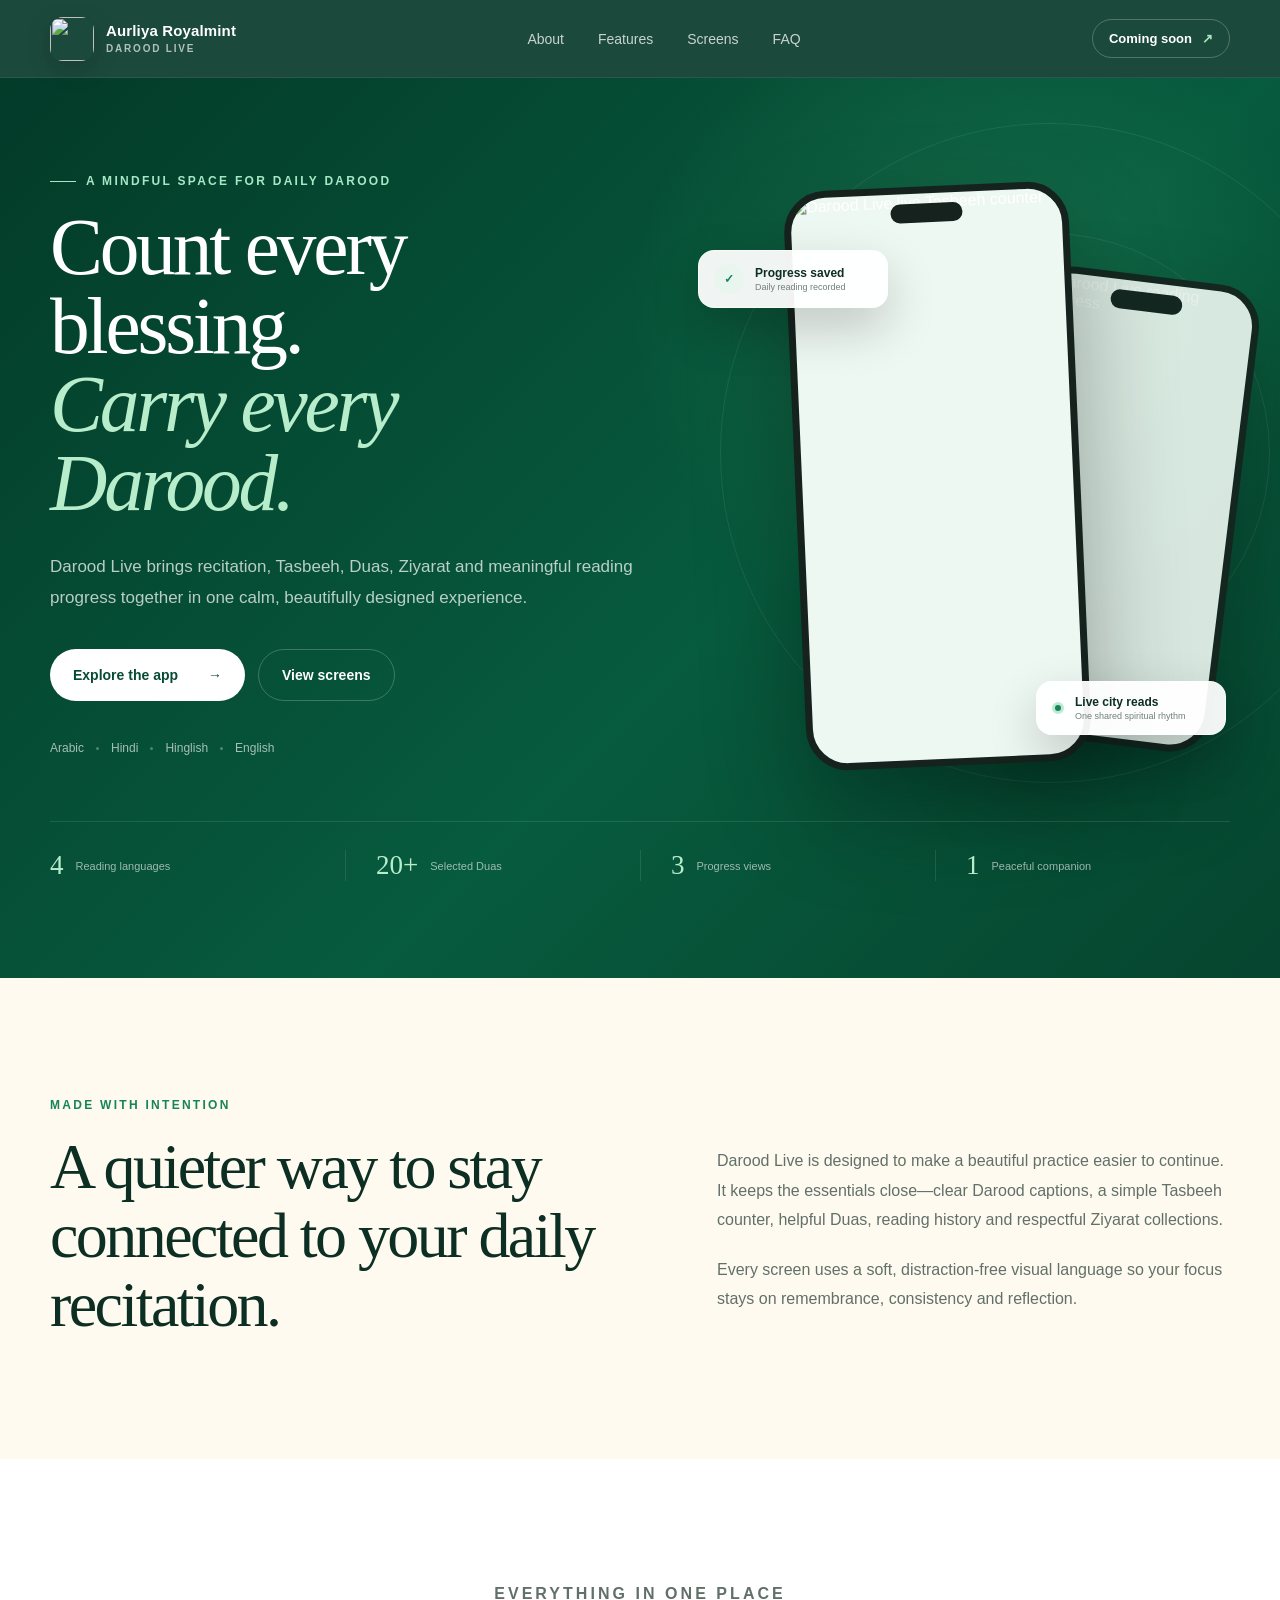
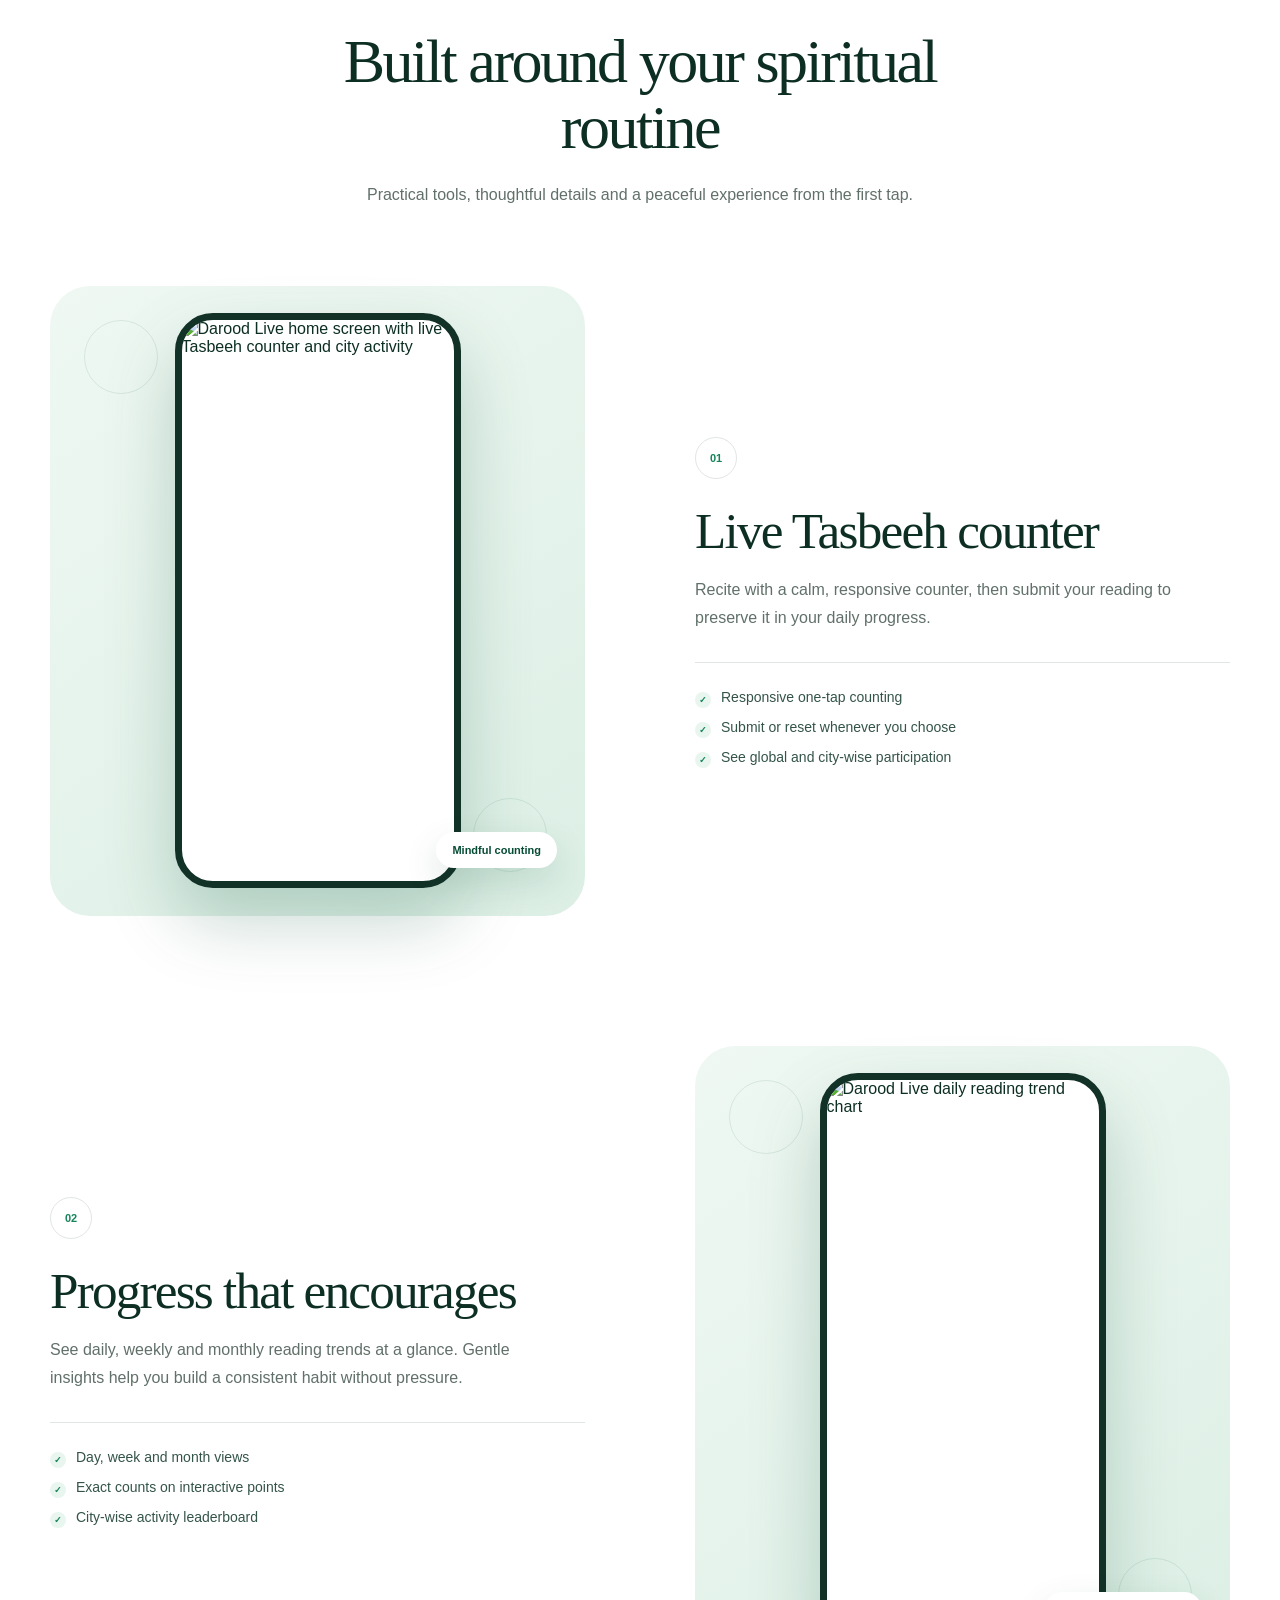
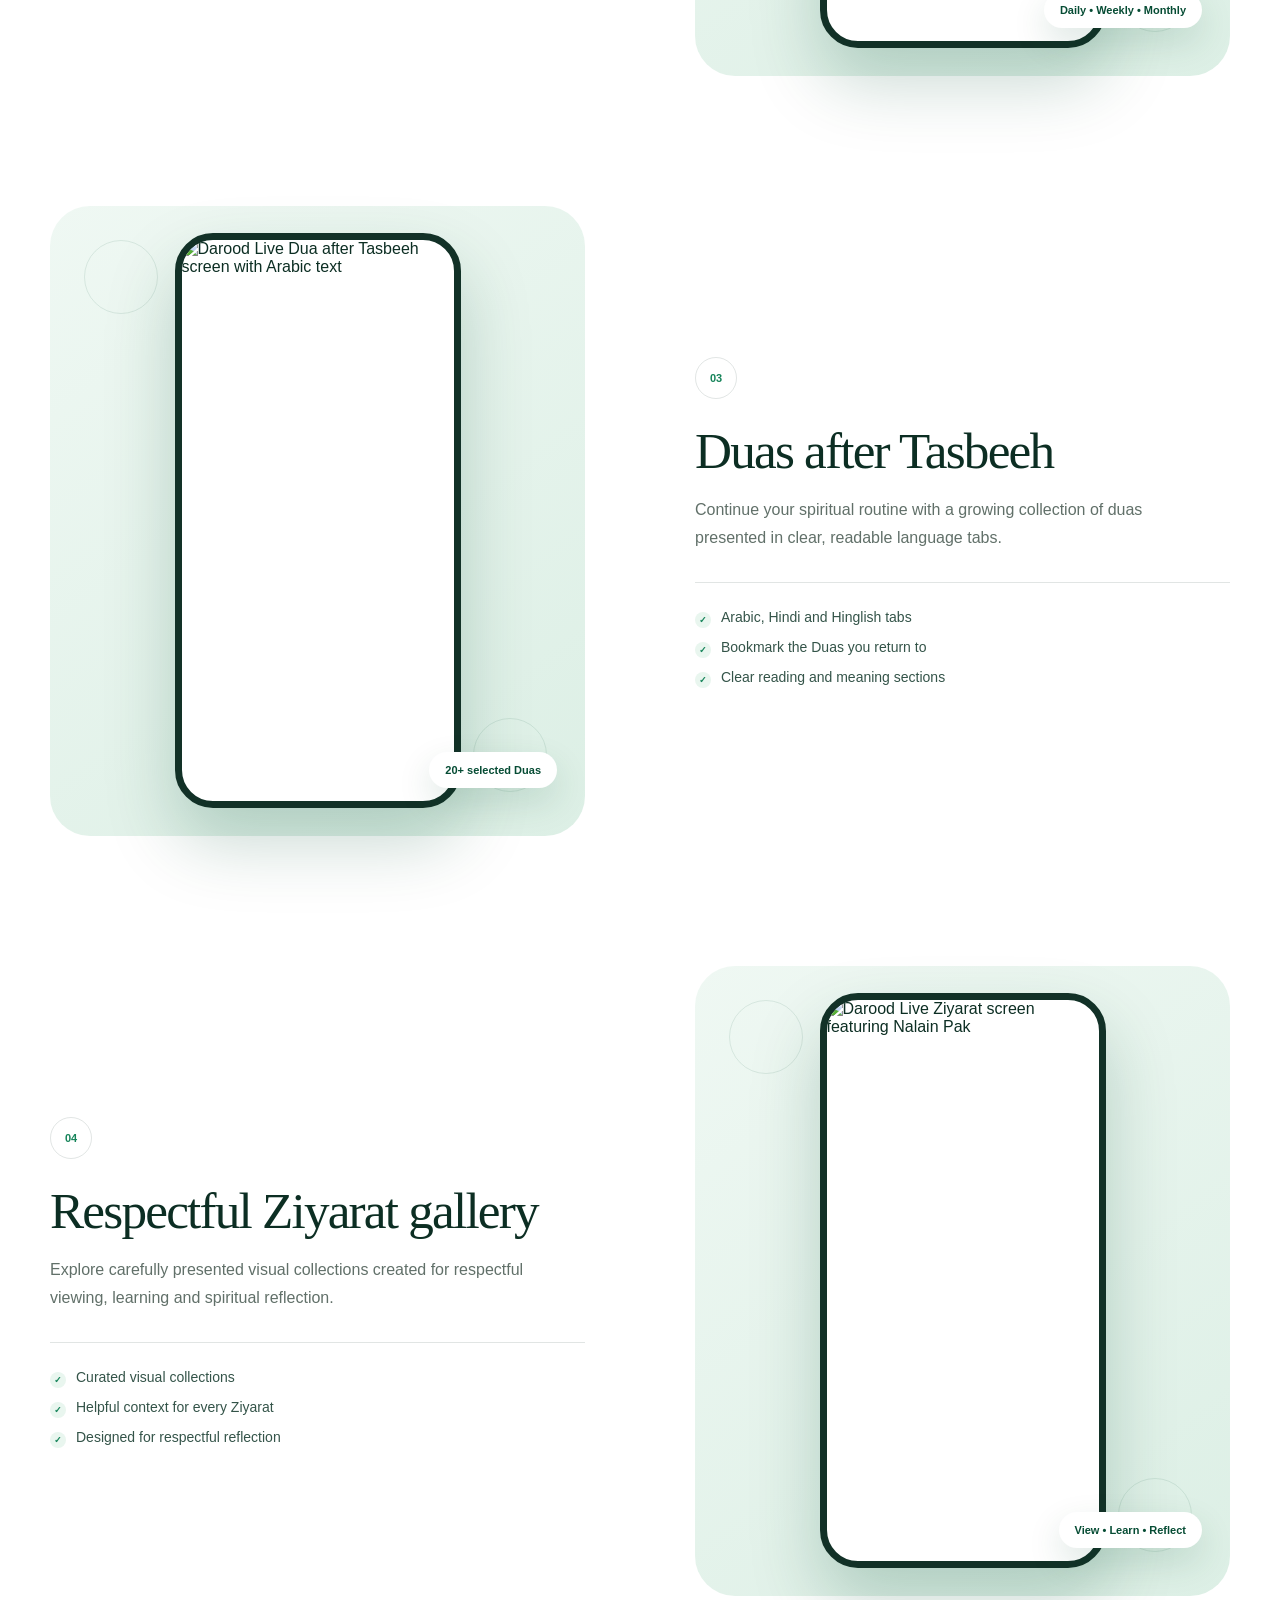
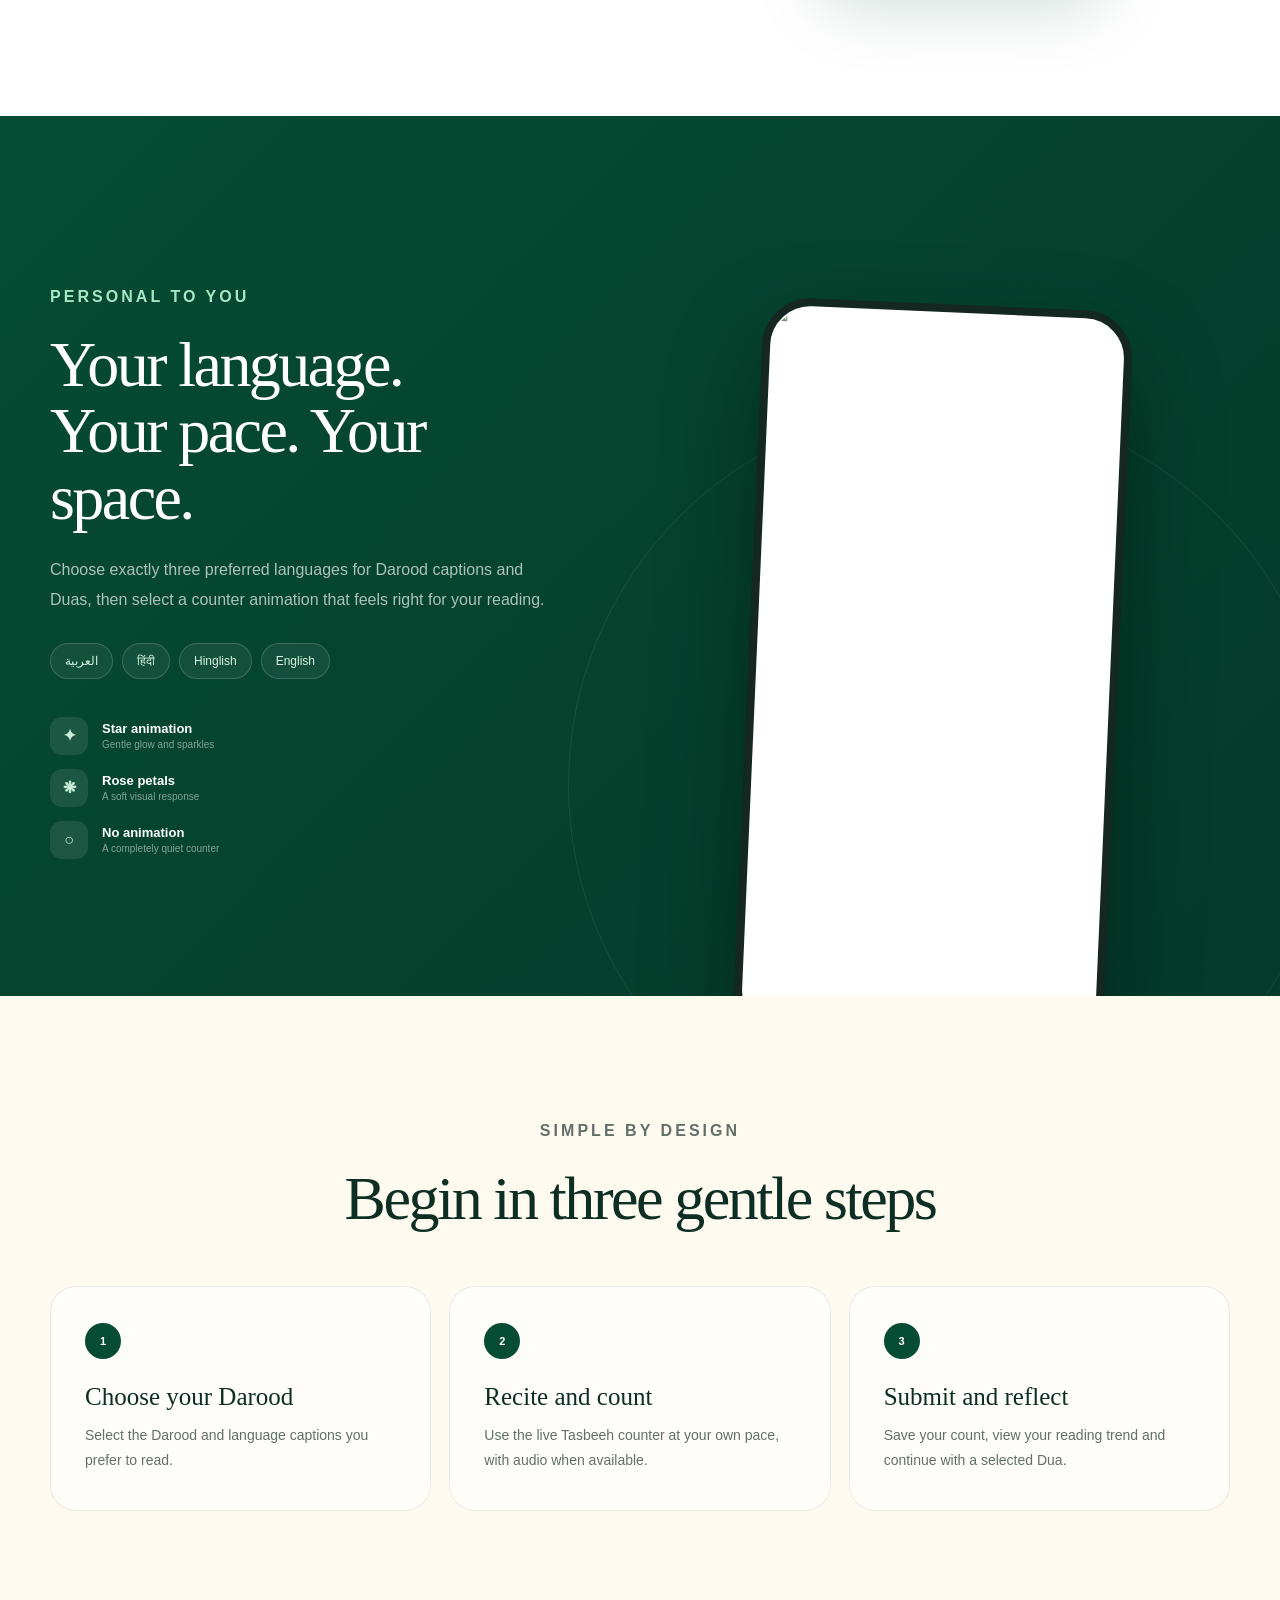
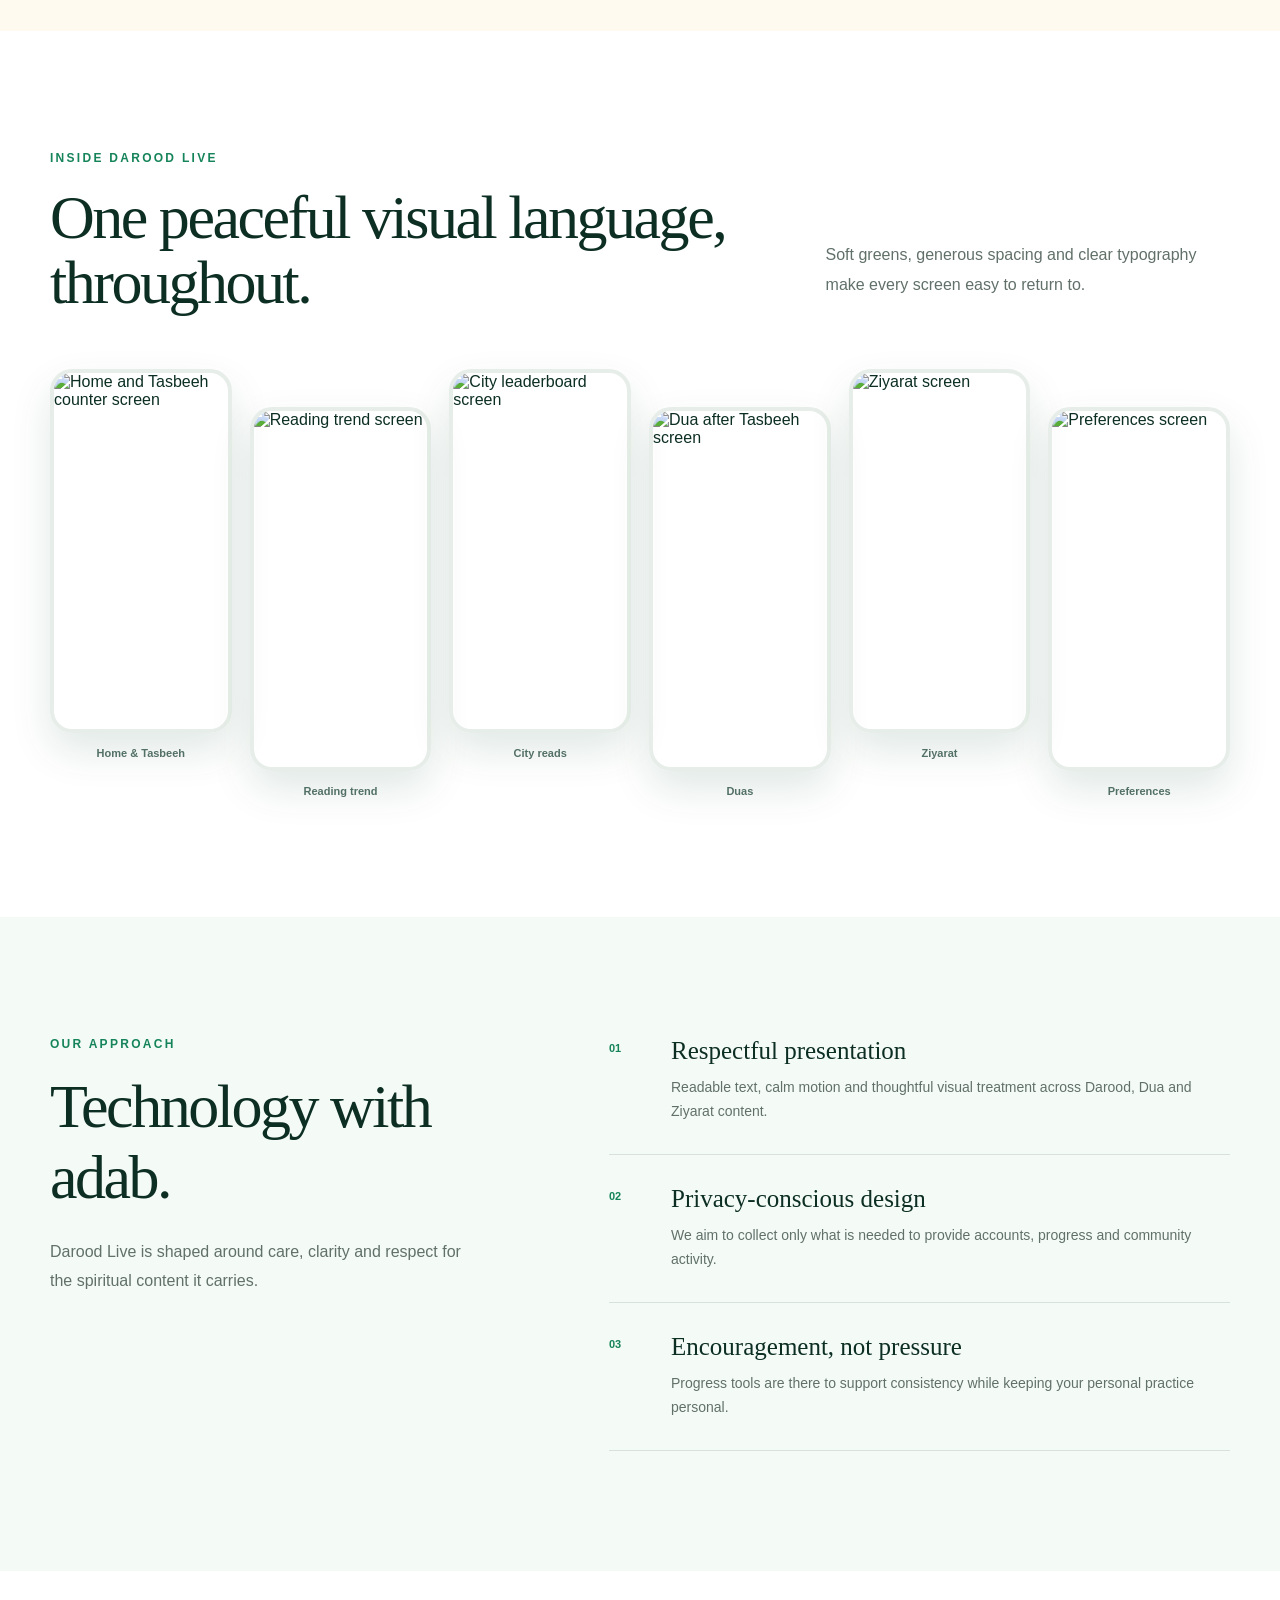
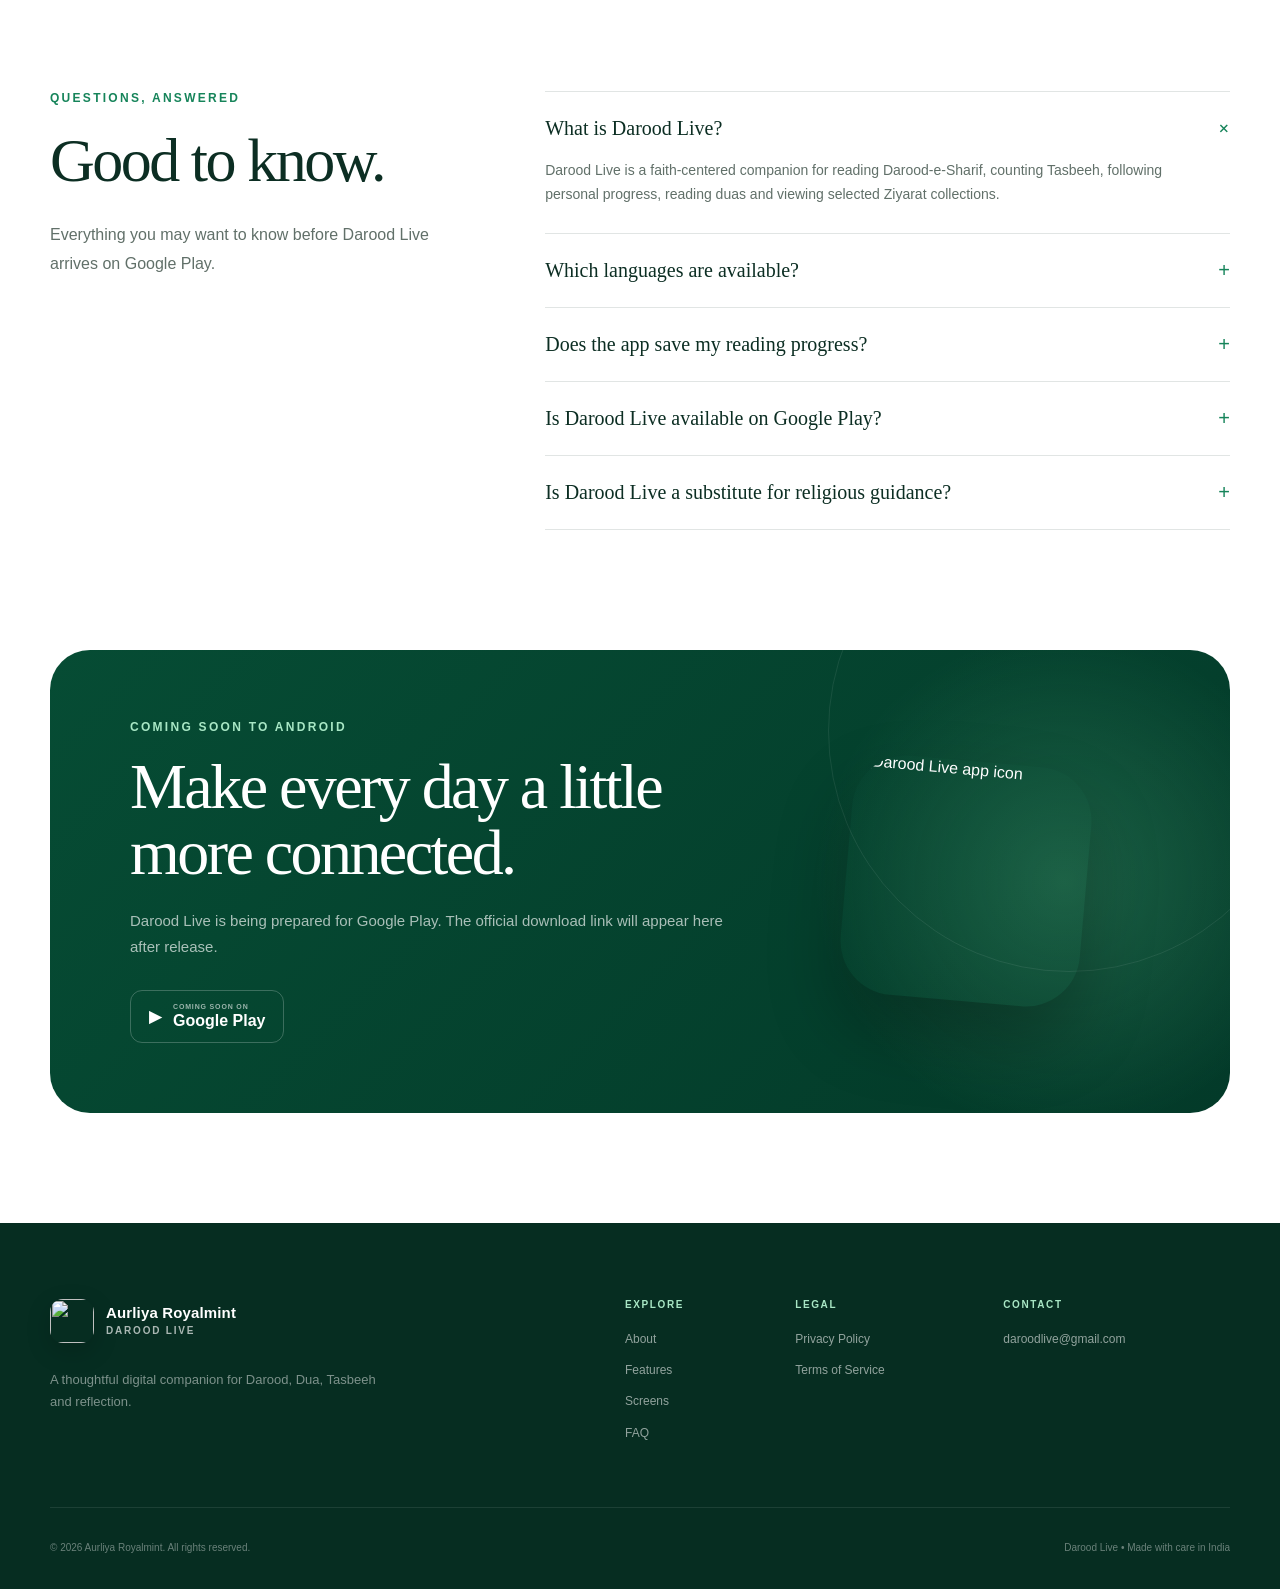
==== index.html @ 2c1ecf34 "Add files via upload" ====
<!doctype html>
<html lang="en">
<head>
  <meta charset="utf-8">
  <meta name="viewport" content="width=device-width, initial-scale=1">
  <meta name="theme-color" content="#064c34">
  <meta name="description" content="Darood Live by Aurliya Royalmint — a peaceful companion for Darood, Tasbeeh, Duas, Ziyarat and reading progress.">
  <title>Darood Live — Aurliya Royalmint</title>
  <link rel="icon" href="assets/darood-live-icon.png">
  <link rel="stylesheet" href="style.css">
</head>
<body>
  <header class="site-header">
    <div class="shell nav-wrap">
      <a class="brand" href="#top" aria-label="Aurliya Royalmint home">
        <img src="assets/darood-live-icon.png" alt="">
        <span><strong>Aurliya Royalmint</strong><small>Darood Live</small></span>
      </a>
      <nav class="desktop-nav" aria-label="Primary navigation">
        <a href="#about">About</a><a href="#features">Features</a><a href="#gallery">Screens</a><a href="#faq">FAQ</a>
      </nav>
      <a class="nav-cta" href="#download">Coming soon <span>↗</span></a>
    </div>
  </header>

  <main>
    <section class="hero" id="top">
      <div class="hero-orbit orbit-one"></div><div class="hero-orbit orbit-two"></div>
      <div class="shell hero-grid">
        <div class="hero-copy">
          <p class="eyebrow"><span></span> A mindful space for daily Darood</p>
          <h1>Count every blessing.<br><em>Carry every Darood.</em></h1>
          <p class="hero-lede">Darood Live brings recitation, Tasbeeh, Duas, Ziyarat and meaningful reading progress together in one calm, beautifully designed experience.</p>
          <div class="hero-actions">
            <a class="button button-primary" href="#features">Explore the app <span>→</span></a>
            <a class="button button-quiet" href="#gallery">View screens</a>
          </div>
          <div class="language-row" aria-label="Supported languages"><span>Arabic</span><i></i><span>Hindi</span><i></i><span>Hinglish</span><i></i><span>English</span></div>
        </div>
        <div class="hero-visual" aria-label="Darood Live app preview">
          <div class="phone phone-main"><div class="phone-speaker"></div><img src="assets/home-counter.jpeg" alt="Darood Live live Tasbeeh counter"></div>
          <div class="phone phone-secondary"><div class="phone-speaker"></div><img src="assets/reading-trend.jpeg" alt="Darood Live reading progress"></div>
          <div class="floating-note note-top"><span class="note-icon">✓</span><span><strong>Progress saved</strong><small>Daily reading recorded</small></span></div>
          <div class="floating-note note-bottom"><span class="pulse-dot"></span><span><strong>Live city reads</strong><small>One shared spiritual rhythm</small></span></div>
        </div>
      </div>
      <div class="shell trust-strip">
        <div><strong>4</strong><span>Reading languages</span></div><div><strong>20+</strong><span>Selected Duas</span></div><div><strong>3</strong><span>Progress views</span></div><div><strong>1</strong><span>Peaceful companion</span></div>
      </div>
    </section>

    <section class="section intro-section" id="about">
      <div class="shell intro-grid">
        <div><p class="section-kicker">Made with intention</p><h2>A quieter way to stay connected to your daily recitation.</h2></div>
        <div class="intro-copy">
          <p>Darood Live is designed to make a beautiful practice easier to continue. It keeps the essentials close—clear Darood captions, a simple Tasbeeh counter, helpful Duas, reading history and respectful Ziyarat collections.</p>
          <p>Every screen uses a soft, distraction-free visual language so your focus stays on remembrance, consistency and reflection.</p>
        </div>
      </div>
    </section>

    <section class="section feature-section" id="features">
      <div class="shell">
        <div class="section-heading centered">
          <p class="section-kicker">Everything in one place</p><h2>Built around your spiritual routine</h2><p>Practical tools, thoughtful details and a peaceful experience from the first tap.</p>
        </div>
        <div class="feature-stories">
          <article class="feature-story">
            <div class="story-image-wrap"><div class="story-phone"><img src="assets/home-counter.jpeg" alt="Darood Live home screen with live Tasbeeh counter and city activity"></div><span class="story-label">Mindful counting</span></div>
            <div class="story-copy"><span class="story-number">01</span><h3>Live Tasbeeh counter</h3><p>Recite with a calm, responsive counter, then submit your reading to preserve it in your daily progress.</p><ul><li>Responsive one-tap counting</li><li>Submit or reset whenever you choose</li><li>See global and city-wise participation</li></ul></div>
          </article>
          <article class="feature-story feature-reverse">
            <div class="story-image-wrap"><div class="story-phone"><img src="assets/reading-trend.jpeg" alt="Darood Live daily reading trend chart"></div><span class="story-label">Daily • Weekly • Monthly</span></div>
            <div class="story-copy"><span class="story-number">02</span><h3>Progress that encourages</h3><p>See daily, weekly and monthly reading trends at a glance. Gentle insights help you build a consistent habit without pressure.</p><ul><li>Day, week and month views</li><li>Exact counts on interactive points</li><li>City-wise activity leaderboard</li></ul></div>
          </article>
          <article class="feature-story">
            <div class="story-image-wrap"><div class="story-phone"><img src="assets/dua-after-tasbeeh.jpeg" alt="Darood Live Dua after Tasbeeh screen with Arabic text"></div><span class="story-label">20+ selected Duas</span></div>
            <div class="story-copy"><span class="story-number">03</span><h3>Duas after Tasbeeh</h3><p>Continue your spiritual routine with a growing collection of duas presented in clear, readable language tabs.</p><ul><li>Arabic, Hindi and Hinglish tabs</li><li>Bookmark the Duas you return to</li><li>Clear reading and meaning sections</li></ul></div>
          </article>
          <article class="feature-story feature-reverse">
            <div class="story-image-wrap"><div class="story-phone"><img src="assets/ziyarat.jpeg" alt="Darood Live Ziyarat screen featuring Nalain Pak"></div><span class="story-label">View • Learn • Reflect</span></div>
            <div class="story-copy"><span class="story-number">04</span><h3>Respectful Ziyarat gallery</h3><p>Explore carefully presented visual collections created for respectful viewing, learning and spiritual reflection.</p><ul><li>Curated visual collections</li><li>Helpful context for every Ziyarat</li><li>Designed for respectful reflection</li></ul></div>
          </article>
        </div>
      </div>
    </section>

    <section class="section preferences-section">
      <div class="shell preference-grid">
        <div class="preference-copy">
          <p class="section-kicker light">Personal to you</p><h2>Your language.<br>Your pace. Your space.</h2>
          <p>Choose exactly three preferred languages for Darood captions and Duas, then select a counter animation that feels right for your reading.</p>
          <div class="option-pills"><span>العربية</span><span>हिंदी</span><span>Hinglish</span><span>English</span></div>
          <div class="mini-benefits">
            <div><b>✦</b><span><strong>Star animation</strong><small>Gentle glow and sparkles</small></span></div>
            <div><b>❋</b><span><strong>Rose petals</strong><small>A soft visual response</small></span></div>
            <div><b>○</b><span><strong>No animation</strong><small>A completely quiet counter</small></span></div>
          </div>
        </div>
        <div class="preference-visual"><div class="large-phone"><img src="assets/preferences.jpeg" alt="Language and counter animation preferences in Darood Live"></div></div>
      </div>
    </section>

    <section class="section how-section">
      <div class="shell">
        <div class="section-heading centered compact"><p class="section-kicker">Simple by design</p><h2>Begin in three gentle steps</h2></div>
        <div class="steps-grid">
          <article><span>1</span><h3>Choose your Darood</h3><p>Select the Darood and language captions you prefer to read.</p></article>
          <article><span>2</span><h3>Recite and count</h3><p>Use the live Tasbeeh counter at your own pace, with audio when available.</p></article>
          <article><span>3</span><h3>Submit and reflect</h3><p>Save your count, view your reading trend and continue with a selected Dua.</p></article>
        </div>
      </div>
    </section>

    <section class="section gallery-section" id="gallery">
      <div class="shell">
        <div class="gallery-heading"><div><p class="section-kicker">Inside Darood Live</p><h2>One peaceful visual language, throughout.</h2></div><p>Soft greens, generous spacing and clear typography make every screen easy to return to.</p></div>
        <div class="screen-gallery">
          <figure><img src="assets/home-counter.jpeg" alt="Home and Tasbeeh counter screen"><figcaption>Home &amp; Tasbeeh</figcaption></figure>
          <figure><img src="assets/reading-trend.jpeg" alt="Reading trend screen"><figcaption>Reading trend</figcaption></figure>
          <figure><img src="assets/city-leaderboard.jpeg" alt="City leaderboard screen"><figcaption>City reads</figcaption></figure>
          <figure><img src="assets/dua-after-tasbeeh.jpeg" alt="Dua after Tasbeeh screen"><figcaption>Duas</figcaption></figure>
          <figure><img src="assets/ziyarat.jpeg" alt="Ziyarat screen"><figcaption>Ziyarat</figcaption></figure>
          <figure><img src="assets/preferences.jpeg" alt="Preferences screen"><figcaption>Preferences</figcaption></figure>
        </div>
      </div>
    </section>

    <section class="section values-section">
      <div class="shell values-grid">
        <div class="values-intro"><p class="section-kicker">Our approach</p><h2>Technology with adab.</h2><p>Darood Live is shaped around care, clarity and respect for the spiritual content it carries.</p></div>
        <div class="value-cards">
          <article><span>01</span><h3>Respectful presentation</h3><p>Readable text, calm motion and thoughtful visual treatment across Darood, Dua and Ziyarat content.</p></article>
          <article><span>02</span><h3>Privacy-conscious design</h3><p>We aim to collect only what is needed to provide accounts, progress and community activity.</p></article>
          <article><span>03</span><h3>Encouragement, not pressure</h3><p>Progress tools are there to support consistency while keeping your personal practice personal.</p></article>
        </div>
      </div>
    </section>

    <section class="section faq-section" id="faq">
      <div class="shell faq-grid">
        <div class="faq-title"><p class="section-kicker">Questions, answered</p><h2>Good to know.</h2><p>Everything you may want to know before Darood Live arrives on Google Play.</p></div>
        <div class="faq-list">
          <details open><summary>What is Darood Live?<span>+</span></summary><p>Darood Live is a faith-centered companion for reading Darood-e-Sharif, counting Tasbeeh, following personal progress, reading duas and viewing selected Ziyarat collections.</p></details>
          <details><summary>Which languages are available?<span>+</span></summary><p>The app is designed around Arabic, Hindi, Hinglish and English. You can select three preferred languages for Darood captions and Duas.</p></details>
          <details><summary>Does the app save my reading progress?<span>+</span></summary><p>Yes. When you submit a Tasbeeh count, Darood Live can preserve it in your daily, weekly and monthly reading history so you can revisit your progress.</p></details>
          <details><summary>Is Darood Live available on Google Play?<span>+</span></summary><p>The Android release is being prepared. The official Google Play link will be added here once the app is approved and live.</p></details>
          <details><summary>Is Darood Live a substitute for religious guidance?<span>+</span></summary><p>No. The app supports personal reading and reflection. For religious rulings or individual guidance, please consult a qualified scholar you trust.</p></details>
        </div>
      </div>
    </section>

    <section class="download-section" id="download">
      <div class="shell download-card">
        <div class="download-copy"><p class="section-kicker light">Coming soon to Android</p><h2>Make every day a little more connected.</h2><p>Darood Live is being prepared for Google Play. The official download link will appear here after release.</p><span class="play-badge"><b>▶</b><span><small>COMING SOON ON</small>Google Play</span></span></div>
        <div class="download-icon-wrap"><img src="assets/darood-live-icon.png" alt="Darood Live app icon"></div>
      </div>
    </section>
  </main>

  <footer class="site-footer">
    <div class="shell footer-main">
      <div class="footer-brand"><a class="brand brand-light" href="#top"><img src="assets/darood-live-icon.png" alt=""><span><strong>Aurliya Royalmint</strong><small>Darood Live</small></span></a><p>A thoughtful digital companion for Darood, Dua, Tasbeeh and reflection.</p></div>
      <div class="footer-links">
        <div><h3>Explore</h3><a href="#about">About</a><a href="#features">Features</a><a href="#gallery">Screens</a><a href="#faq">FAQ</a></div>
        <div><h3>Legal</h3><a href="privacy.html">Privacy Policy</a><a href="terms.html">Terms of Service</a></div>
        <div><h3>Contact</h3><p><a href="mailto:daroodlive@gmail.com">daroodlive@gmail.com</a></p></div>
      </div>
    </div>
    <div class="shell footer-bottom"><p>© 2026 Aurliya Royalmint. All rights reserved.</p><p>Darood Live • Made with care in India</p></div>
  </footer>
</body>
</html>
---- style.css ----
:root {
  --ink: #0c2e23;
  --forest: #064c34;
  --forest-dark: #033b29;
  --leaf: #16845a;
  --mint: #e9f6ef;
  --mint-soft: #f4fbf7;
  --cream: #fffaf0;
  --gold: #d2a94c;
  --coral: #f36f74;
  --muted: #617069;
  --line: rgba(12, 46, 35, 0.12);
  --shadow: 0 32px 90px rgba(6, 76, 52, 0.14);
}

* {
  box-sizing: border-box;
}

html {
  scroll-behavior: smooth;
  scroll-padding-top: 92px;
}

body {
  margin: 0;
  background: #fff;
  color: var(--ink);
  font-family: var(--font-geist-sans, Arial), Helvetica, sans-serif;
  -webkit-font-smoothing: antialiased;
}

a {
  color: inherit;
  text-decoration: none;
}

img {
  display: block;
  max-width: 100%;
}

.shell {
  width: min(1180px, calc(100% - 48px));
  margin-inline: auto;
}

.site-header {
  position: sticky;
  z-index: 50;
  top: 0;
  height: 78px;
  display: flex;
  align-items: center;
  border-bottom: 1px solid rgba(255, 255, 255, 0.08);
  background: rgba(3, 54, 38, 0.9);
  color: white;
  backdrop-filter: blur(18px);
}

.nav-wrap {
  display: flex;
  align-items: center;
  justify-content: space-between;
}

.brand {
  display: inline-flex;
  align-items: center;
  gap: 12px;
}

.brand img {
  width: 44px;
  height: 44px;
  border-radius: 13px;
  box-shadow: 0 8px 25px rgba(0, 0, 0, 0.17);
}

.brand span {
  display: grid;
  line-height: 1.05;
}

.brand strong {
  font-size: 15px;
  letter-spacing: 0.01em;
}

.brand small {
  margin-top: 5px;
  color: rgba(255, 255, 255, 0.66);
  font-size: 10px;
  font-weight: 600;
  letter-spacing: 0.18em;
  text-transform: uppercase;
}

.desktop-nav {
  display: flex;
  align-items: center;
  gap: 34px;
}

.desktop-nav a {
  color: rgba(255, 255, 255, 0.76);
  font-size: 14px;
  transition: color 0.2s ease;
}

.desktop-nav a:hover {
  color: #fff;
}

.nav-cta {
  display: inline-flex;
  align-items: center;
  gap: 10px;
  padding: 11px 16px;
  border: 1px solid rgba(255, 255, 255, 0.24);
  border-radius: 999px;
  font-size: 13px;
  font-weight: 650;
}

.nav-cta span {
  color: #a8e7c5;
}

.hero {
  position: relative;
  min-height: 900px;
  overflow: hidden;
  padding: 96px 0 0;
  background:
    radial-gradient(circle at 76% 26%, rgba(80, 194, 132, 0.2), transparent 29%),
    linear-gradient(135deg, #033b29 0%, #075b3e 58%, #06452f 100%);
  color: white;
}

.hero::before {
  position: absolute;
  inset: 0;
  background-image: radial-gradient(rgba(255,255,255,.15) 0.7px, transparent 0.7px);
  background-size: 24px 24px;
  mask-image: linear-gradient(to bottom, black, transparent 70%);
  content: "";
  opacity: .18;
}

.hero-orbit {
  position: absolute;
  border: 1px solid rgba(255, 255, 255, 0.08);
  border-radius: 50%;
}

.orbit-one {
  width: 660px;
  height: 660px;
  right: -100px;
  top: 45px;
}

.orbit-two {
  width: 440px;
  height: 440px;
  right: 10px;
  top: 155px;
}

.hero-grid {
  position: relative;
  z-index: 2;
  display: grid;
  grid-template-columns: minmax(0, 1fr) minmax(480px, 0.9fr);
  align-items: center;
  gap: 54px;
}

.hero-copy {
  padding-bottom: 66px;
}

.eyebrow,
.section-kicker {
  margin: 0 0 20px;
  color: var(--leaf);
  font-size: 12px;
  font-weight: 750;
  letter-spacing: 0.19em;
  text-transform: uppercase;
}

.eyebrow {
  display: flex;
  align-items: center;
  gap: 10px;
  color: #a8e7c5;
}

.eyebrow span {
  width: 26px;
  height: 1px;
  background: #a8e7c5;
}

.hero h1,
.section h2,
.download-card h2,
.legal-hero h1 {
  margin: 0;
  font-family: Georgia, "Times New Roman", serif;
  font-weight: 500;
  letter-spacing: -0.04em;
}

.hero h1 {
  max-width: 680px;
  font-size: clamp(52px, 6.2vw, 82px);
  line-height: 0.99;
}

.hero h1 em {
  color: #b8edcc;
  font-weight: 400;
}

.hero-lede {
  max-width: 620px;
  margin: 30px 0 0;
  color: rgba(255, 255, 255, 0.72);
  font-size: 17px;
  line-height: 1.8;
}

.hero-actions {
  display: flex;
  flex-wrap: wrap;
  gap: 13px;
  margin-top: 36px;
}

.button {
  display: inline-flex;
  min-height: 52px;
  align-items: center;
  justify-content: center;
  gap: 30px;
  padding: 0 23px;
  border-radius: 999px;
  font-size: 14px;
  font-weight: 700;
  transition: transform 0.2s ease, background 0.2s ease;
}

.button:hover {
  transform: translateY(-2px);
}

.button-primary {
  background: white;
  color: var(--forest);
}

.button-quiet {
  border: 1px solid rgba(255,255,255,.22);
  color: white;
}

.button-quiet:hover {
  background: rgba(255,255,255,.08);
}

.language-row {
  display: flex;
  align-items: center;
  gap: 12px;
  margin-top: 40px;
  color: rgba(255, 255, 255, 0.64);
  font-size: 12px;
}

.language-row i {
  width: 3px;
  height: 3px;
  border-radius: 50%;
  background: rgba(255,255,255,.3);
}

.hero-visual {
  position: relative;
  height: 640px;
}

.phone {
  position: absolute;
  overflow: hidden;
  border: 7px solid #15221e;
  border-radius: 42px;
  background: #eef8f2;
  box-shadow: 0 42px 100px rgba(0,0,0,.32);
}

.phone img {
  width: 100%;
  height: 100%;
  object-fit: cover;
  object-position: top;
}

.phone-main {
  z-index: 2;
  width: 285px;
  height: 580px;
  right: 150px;
  top: 8px;
  transform: rotate(-2.5deg);
}

.phone-secondary {
  z-index: 1;
  width: 230px;
  height: 470px;
  right: -6px;
  top: 96px;
  opacity: 0.9;
  transform: rotate(7deg);
}

.phone-speaker {
  position: absolute;
  z-index: 5;
  top: 10px;
  left: 50%;
  width: 72px;
  height: 19px;
  border-radius: 20px;
  background: #15221e;
  transform: translateX(-50%);
}

.floating-note {
  position: absolute;
  z-index: 4;
  display: flex;
  align-items: center;
  gap: 11px;
  min-width: 190px;
  padding: 13px 15px;
  border: 1px solid rgba(255,255,255,.6);
  border-radius: 16px;
  background: rgba(255,255,255,.94);
  color: var(--ink);
  box-shadow: 0 20px 50px rgba(0,0,0,.2);
}

.floating-note span:last-child {
  display: grid;
  gap: 2px;
}

.floating-note strong {
  font-size: 12px;
}

.floating-note small {
  color: #708078;
  font-size: 9px;
}

.note-top {
  right: 342px;
  top: 72px;
}

.note-bottom {
  right: 4px;
  bottom: 83px;
}

.note-icon {
  display: grid;
  width: 30px;
  height: 30px;
  place-items: center;
  border-radius: 50%;
  background: var(--mint);
  color: var(--leaf);
  font-size: 12px;
  font-weight: 800;
}

.pulse-dot {
  width: 12px;
  height: 12px;
  border: 3px solid #bcebd3;
  border-radius: 50%;
  background: var(--leaf);
}

.trust-strip {
  position: relative;
  z-index: 3;
  display: grid;
  grid-template-columns: repeat(4, 1fr);
  padding: 28px 0;
  border-top: 1px solid rgba(255, 255, 255, 0.1);
}

.trust-strip div {
  display: flex;
  align-items: center;
  gap: 12px;
  padding-left: 30px;
  border-left: 1px solid rgba(255, 255, 255, 0.1);
}

.trust-strip div:first-child {
  padding-left: 0;
  border-left: 0;
}

.trust-strip strong {
  color: #b8edcc;
  font-family: Georgia, serif;
  font-size: 27px;
  font-weight: 500;
}

.trust-strip span {
  color: rgba(255,255,255,.6);
  font-size: 11px;
  line-height: 1.3;
}

.section {
  padding: 120px 0;
}

.intro-section {
  background: var(--cream);
}

.intro-grid {
  display: grid;
  grid-template-columns: 1.05fr .95fr;
  gap: 100px;
  align-items: start;
}

.intro-grid h2 {
  max-width: 650px;
  font-size: clamp(40px, 5vw, 64px);
  line-height: 1.08;
}

.intro-copy {
  padding-top: 32px;
}

.intro-copy p,
.section-heading > p,
.gallery-heading > p,
.values-intro > p:last-child,
.faq-title > p:last-child,
.preference-copy > p {
  color: var(--muted);
  font-size: 16px;
  line-height: 1.85;
}

.intro-copy p + p {
  margin-top: 20px;
}

.section-heading {
  margin-bottom: 76px;
}

.section-heading.centered {
  max-width: 710px;
  margin-inline: auto;
  text-align: center;
}

.section-heading h2 {
  font-size: clamp(42px, 5vw, 62px);
  line-height: 1.06;
}

.section-heading > p:last-child {
  max-width: 610px;
  margin: 20px auto 0;
}

.feature-section {
  background: white;
}

.feature-stories {
  display: grid;
  gap: 130px;
}

.feature-story {
  display: grid;
  grid-template-columns: 1fr 1fr;
  align-items: center;
  gap: 110px;
}

.feature-story.feature-reverse .story-image-wrap {
  order: 2;
}

.story-image-wrap {
  position: relative;
  display: grid;
  min-height: 630px;
  place-items: center;
  border-radius: 40px;
  background: linear-gradient(145deg, #eff8f3, #dcefe5);
}

.story-image-wrap::before,
.story-image-wrap::after {
  position: absolute;
  width: 72px;
  height: 72px;
  border: 1px solid rgba(6, 76, 52, 0.1);
  border-radius: 50%;
  content: "";
}

.story-image-wrap::before { left: 34px; top: 34px; }
.story-image-wrap::after { right: 38px; bottom: 44px; }

.story-phone {
  position: relative;
  z-index: 2;
  width: 286px;
  height: 575px;
  overflow: hidden;
  border: 7px solid #123127;
  border-radius: 38px;
  background: white;
  box-shadow: 0 34px 70px rgba(6, 76, 52, 0.22);
}

.story-phone img {
  width: 100%;
  height: 100%;
  object-fit: cover;
  object-position: top;
}

.story-label {
  position: absolute;
  z-index: 3;
  right: 28px;
  bottom: 48px;
  padding: 12px 16px;
  border-radius: 999px;
  background: white;
  box-shadow: 0 14px 35px rgba(6, 76, 52, 0.14);
  color: var(--forest);
  font-size: 11px;
  font-weight: 750;
}

.story-number {
  display: inline-grid;
  width: 42px;
  height: 42px;
  place-items: center;
  border: 1px solid var(--line);
  border-radius: 50%;
  color: var(--leaf);
  font-size: 11px;
  font-weight: 750;
}

.story-copy h3 {
  margin: 25px 0 18px;
  font-family: Georgia, serif;
  font-size: clamp(36px, 4vw, 52px);
  font-weight: 500;
  letter-spacing: -0.035em;
  line-height: 1.05;
}

.story-copy > p {
  max-width: 490px;
  color: var(--muted);
  font-size: 16px;
  line-height: 1.8;
}

.story-copy ul {
  display: grid;
  gap: 14px;
  margin: 29px 0 0;
  padding: 26px 0 0;
  border-top: 1px solid var(--line);
  list-style: none;
}

.story-copy li {
  position: relative;
  padding-left: 26px;
  color: #345449;
  font-size: 14px;
}

.story-copy li::before {
  position: absolute;
  left: 0;
  top: 3px;
  display: grid;
  width: 16px;
  height: 16px;
  place-items: center;
  border-radius: 50%;
  background: var(--mint);
  color: var(--leaf);
  content: "✓";
  font-size: 9px;
  font-weight: 900;
}

.preferences-section {
  overflow: hidden;
  padding-bottom: 0;
  background: linear-gradient(135deg, #064c34, #033a29);
  color: white;
}

.preference-grid {
  display: grid;
  grid-template-columns: .92fr 1.08fr;
  gap: 80px;
  align-items: end;
}

.section-kicker.light {
  color: #a8e7c5;
}

.preference-copy {
  align-self: center;
  padding-bottom: 115px;
}

.preference-copy h2 {
  font-size: clamp(48px, 5vw, 68px);
  line-height: 1.04;
}

.preference-copy > p {
  max-width: 520px;
  margin-top: 24px;
  color: rgba(255,255,255,.67);
}

.option-pills {
  display: flex;
  flex-wrap: wrap;
  gap: 9px;
  margin-top: 28px;
}

.option-pills span {
  padding: 10px 14px;
  border: 1px solid rgba(255,255,255,.16);
  border-radius: 999px;
  background: rgba(255,255,255,.06);
  color: #d5f5e3;
  font-size: 12px;
}

.mini-benefits {
  display: grid;
  gap: 14px;
  margin-top: 38px;
}

.mini-benefits > div {
  display: flex;
  align-items: center;
  gap: 14px;
}

.mini-benefits b {
  display: grid;
  width: 38px;
  height: 38px;
  place-items: center;
  border-radius: 12px;
  background: rgba(255,255,255,.09);
  color: #c8efda;
}

.mini-benefits span {
  display: grid;
}

.mini-benefits strong {
  font-size: 13px;
}

.mini-benefits small {
  margin-top: 3px;
  color: rgba(255,255,255,.5);
  font-size: 10px;
}

.preference-visual {
  position: relative;
  min-height: 760px;
}

.preference-visual::before {
  position: absolute;
  right: -100px;
  bottom: -170px;
  width: 760px;
  height: 760px;
  border: 1px solid rgba(255,255,255,.08);
  border-radius: 50%;
  content: "";
}

.large-phone {
  position: absolute;
  bottom: -48px;
  left: 50%;
  z-index: 2;
  width: 370px;
  height: 740px;
  overflow: hidden;
  border: 8px solid #142720;
  border-radius: 48px;
  background: white;
  box-shadow: 0 40px 90px rgba(0,0,0,.35);
  transform: translateX(-50%) rotate(2.5deg);
}

.large-phone img {
  width: 100%;
  height: 100%;
  object-fit: cover;
  object-position: top;
}

.how-section {
  background: var(--cream);
}

.section-heading.compact {
  margin-bottom: 55px;
}

.steps-grid {
  display: grid;
  grid-template-columns: repeat(3, 1fr);
  gap: 18px;
}

.steps-grid article {
  padding: 36px 34px 38px;
  border: 1px solid rgba(12, 46, 35, 0.09);
  border-radius: 26px;
  background: rgba(255,255,255,.62);
}

.steps-grid article > span {
  display: grid;
  width: 36px;
  height: 36px;
  place-items: center;
  border-radius: 50%;
  background: var(--forest);
  color: white;
  font-size: 11px;
  font-weight: 800;
}

.steps-grid h3,
.value-cards h3 {
  margin: 24px 0 12px;
  font-family: Georgia, serif;
  font-size: 25px;
  font-weight: 500;
}

.steps-grid p,
.value-cards p {
  margin: 0;
  color: var(--muted);
  font-size: 14px;
  line-height: 1.75;
}

.gallery-section {
  overflow: hidden;
}

.gallery-heading {
  display: grid;
  grid-template-columns: 1.15fr .65fr;
  align-items: end;
  gap: 60px;
  margin-bottom: 54px;
}

.gallery-heading h2 {
  max-width: 720px;
  font-size: clamp(42px, 5vw, 62px);
  line-height: 1.05;
}

.screen-gallery {
  display: grid;
  grid-template-columns: repeat(6, 1fr);
  gap: 18px;
}

.screen-gallery figure {
  margin: 0;
}

.screen-gallery img {
  width: 100%;
  aspect-ratio: 1 / 2;
  object-fit: cover;
  object-position: top;
  border: 4px solid #e7eee9;
  border-radius: 22px;
  box-shadow: 0 18px 40px rgba(6, 76, 52, 0.12);
  transition: transform 0.25s ease, box-shadow 0.25s ease;
}

.screen-gallery figure:nth-child(even) {
  padding-top: 38px;
}

.screen-gallery img:hover {
  z-index: 2;
  box-shadow: 0 28px 60px rgba(6, 76, 52, 0.2);
  transform: translateY(-8px) scale(1.02);
}

.screen-gallery figcaption {
  margin-top: 14px;
  color: #537066;
  font-size: 11px;
  font-weight: 650;
  text-align: center;
}

.values-section {
  background: var(--mint-soft);
}

.values-grid {
  display: grid;
  grid-template-columns: .85fr 1.15fr;
  gap: 100px;
}

.values-intro h2,
.faq-title h2 {
  font-size: clamp(45px, 5vw, 62px);
}

.values-intro > p:last-child,
.faq-title > p:last-child {
  max-width: 420px;
  margin-top: 24px;
}

.value-cards {
  display: grid;
}

.value-cards article {
  position: relative;
  padding: 0 0 30px 62px;
  border-bottom: 1px solid var(--line);
}

.value-cards article + article {
  padding-top: 30px;
}

.value-cards article > span {
  position: absolute;
  top: 5px;
  left: 0;
  color: var(--leaf);
  font-size: 11px;
  font-weight: 750;
}

.value-cards article + article > span { top: 35px; }
.value-cards h3 { margin: 0 0 10px; }

.faq-section {
  background: white;
}

.faq-grid {
  display: grid;
  grid-template-columns: .72fr 1.28fr;
  gap: 110px;
}

.faq-list {
  border-top: 1px solid var(--line);
}

.faq-list details {
  border-bottom: 1px solid var(--line);
}

.faq-list summary {
  display: flex;
  align-items: center;
  justify-content: space-between;
  gap: 20px;
  padding: 25px 0;
  cursor: pointer;
  font-family: Georgia, serif;
  font-size: 20px;
  list-style: none;
}

.faq-list summary::-webkit-details-marker { display: none; }

.faq-list summary span {
  color: var(--leaf);
  font-family: Arial, sans-serif;
  font-size: 20px;
  font-weight: 300;
  transition: transform .2s ease;
}

.faq-list details[open] summary span {
  transform: rotate(45deg);
}

.faq-list details p {
  max-width: 650px;
  margin: -7px 0 26px;
  color: var(--muted);
  font-size: 14px;
  line-height: 1.75;
}

.download-section {
  padding: 0 0 110px;
  background: white;
}

.download-card {
  position: relative;
  display: grid;
  min-height: 430px;
  grid-template-columns: 1.05fr .65fr;
  align-items: center;
  gap: 60px;
  overflow: hidden;
  padding: 70px 80px;
  border-radius: 40px;
  background:
    radial-gradient(circle at 86% 50%, rgba(103, 203, 148, 0.25), transparent 24%),
    linear-gradient(135deg, #064c34, #033a29);
  color: white;
}

.download-card::before {
  position: absolute;
  right: -80px;
  top: -160px;
  width: 480px;
  height: 480px;
  border: 1px solid rgba(255,255,255,.08);
  border-radius: 50%;
  content: "";
}

.download-card h2 {
  max-width: 680px;
  font-size: clamp(44px, 5vw, 64px);
  line-height: 1.03;
}

.download-copy > p:not(.section-kicker) {
  max-width: 600px;
  margin: 22px 0 0;
  color: rgba(255,255,255,.66);
  font-size: 15px;
  line-height: 1.75;
}

.play-badge {
  display: inline-flex;
  align-items: center;
  gap: 12px;
  margin-top: 30px;
  padding: 12px 18px;
  border: 1px solid rgba(255,255,255,.22);
  border-radius: 12px;
  color: white;
}

.play-badge > span {
  display: grid;
  font-size: 16px;
  font-weight: 650;
}

.play-badge small {
  margin-bottom: 2px;
  color: rgba(255,255,255,.6);
  font-size: 7px;
  letter-spacing: .12em;
}

.download-icon-wrap {
  position: relative;
  z-index: 2;
  display: grid;
  place-items: center;
}

.download-icon-wrap img {
  width: 240px;
  height: 240px;
  border-radius: 54px;
  box-shadow: 0 35px 70px rgba(0,0,0,.27);
  transform: rotate(5deg);
}

.site-footer {
  padding: 76px 0 26px;
  background: #062d21;
  color: white;
}

.footer-main {
  display: grid;
  grid-template-columns: .9fr 1.1fr;
  gap: 80px;
  padding-bottom: 64px;
}

.brand-light strong { color: white; }

.footer-brand > p {
  max-width: 340px;
  margin-top: 22px;
  color: rgba(255,255,255,.48);
  font-size: 13px;
  line-height: 1.7;
}

.footer-links {
  display: grid;
  grid-template-columns: .7fr .9fr 1.2fr;
  gap: 38px;
}

.footer-links > div {
  display: flex;
  flex-direction: column;
  align-items: flex-start;
  gap: 12px;
}

.footer-links h3 {
  margin: 0 0 8px;
  color: #a8e7c5;
  font-size: 10px;
  letter-spacing: .16em;
  text-transform: uppercase;
}

.footer-links a,
.footer-links p {
  margin: 0;
  color: rgba(255,255,255,.56);
  font-size: 12px;
  line-height: 1.6;
}

.footer-links a:hover { color: white; }

.footer-bottom {
  display: flex;
  justify-content: space-between;
  padding-top: 24px;
  border-top: 1px solid rgba(255,255,255,.09);
  color: rgba(255,255,255,.4);
  font-size: 10px;
}

/* Legal pages */
.legal-page {
  min-height: 100vh;
  background: var(--cream);
}

.legal-header {
  background: var(--forest-dark);
  color: white;
}

.legal-header .nav-wrap { height: 78px; }

.back-link {
  color: rgba(255,255,255,.72);
  font-size: 13px;
}

.back-link:hover { color: white; }

.legal-hero {
  padding: 86px 0 82px;
  background: linear-gradient(135deg, #064c34, #033a29);
  color: white;
}

.legal-hero h1 {
  font-size: clamp(48px, 6vw, 72px);
}

.legal-hero p {
  max-width: 660px;
  margin: 22px 0 0;
  color: rgba(255,255,255,.65);
  line-height: 1.7;
}

.legal-content {
  display: grid;
  grid-template-columns: 250px minmax(0, 760px);
  gap: 70px;
  justify-content: center;
  padding: 82px 0 110px;
}

.legal-meta {
  position: sticky;
  top: 110px;
  align-self: start;
  padding: 24px;
  border: 1px solid var(--line);
  border-radius: 20px;
  background: rgba(255,255,255,.65);
}

.legal-meta strong {
  display: block;
  margin-bottom: 8px;
  color: var(--forest);
  font-size: 11px;
  letter-spacing: .12em;
  text-transform: uppercase;
}

.legal-meta span {
  color: var(--muted);
  font-size: 12px;
}

.legal-body {
  padding: 46px 52px;
  border: 1px solid rgba(12,46,35,.08);
  border-radius: 28px;
  background: white;
  box-shadow: 0 24px 60px rgba(6,76,52,.07);
}

.legal-body section + section { margin-top: 42px; }

.legal-body h2 {
  margin: 0 0 14px;
  font-family: Georgia, serif;
  font-size: 27px;
  font-weight: 500;
  letter-spacing: -.02em;
}

.legal-body p,
.legal-body li {
  color: #53675f;
  font-size: 14px;
  line-height: 1.8;
}

.legal-body ul {
  display: grid;
  gap: 8px;
  padding-left: 20px;
}

.legal-note {
  padding: 20px 22px;
  border-left: 3px solid var(--leaf);
  border-radius: 0 14px 14px 0;
  background: var(--mint-soft);
}

@media (max-width: 1040px) {
  .hero { min-height: auto; }
  .hero-grid { grid-template-columns: 1fr .8fr; gap: 20px; }
  .phone-main { right: 110px; }
  .phone-secondary { right: -45px; }
  .note-top { right: 270px; }
  .feature-story { gap: 65px; }
  .story-image-wrap { min-height: 570px; }
  .story-phone { height: 520px; width: 260px; }
  .screen-gallery { grid-template-columns: repeat(3, 1fr); }
  .screen-gallery figure:nth-child(even) { padding-top: 0; }
  .preference-grid { gap: 20px; }
}

@media (max-width: 820px) {
  .shell { width: min(100% - 32px, 680px); }
  .desktop-nav { display: none; }
  .hero { padding-top: 72px; }
  .hero-grid { grid-template-columns: 1fr; }
  .hero-copy { text-align: center; padding-bottom: 28px; }
  .eyebrow, .hero-actions, .language-row { justify-content: center; }
  .hero h1, .hero-lede { margin-inline: auto; }
  .hero-visual { height: 610px; max-width: 560px; width: 100%; margin: 0 auto; }
  .phone-main { left: 50%; right: auto; transform: translateX(-58%) rotate(-2deg); }
  .phone-secondary { right: 8px; }
  .note-top { left: 3px; right: auto; }
  .trust-strip { grid-template-columns: repeat(2, 1fr); }
  .trust-strip div { padding: 18px 16px; border-top: 1px solid rgba(255,255,255,.1); }
  .trust-strip div:nth-child(odd) { border-left: 0; }
  .section { padding: 90px 0; }
  .intro-grid, .feature-story, .preference-grid, .gallery-heading, .values-grid, .faq-grid, .download-card, .footer-main { grid-template-columns: 1fr; }
  .intro-grid, .values-grid, .faq-grid { gap: 50px; }
  .feature-story { gap: 44px; }
  .feature-story.feature-reverse .story-image-wrap { order: 0; }
  .feature-stories { gap: 90px; }
  .story-image-wrap { min-height: 600px; }
  .preference-copy { padding-bottom: 0; }
  .preference-visual { min-height: 700px; }
  .large-phone { width: 340px; height: 680px; }
  .steps-grid { grid-template-columns: 1fr; }
  .gallery-heading { gap: 20px; }
  .screen-gallery { grid-template-columns: repeat(3, 1fr); }
  .download-card { gap: 35px; padding: 60px; text-align: center; }
  .download-copy > p { margin-inline: auto !important; }
  .download-icon-wrap img { width: 180px; height: 180px; border-radius: 42px; }
  .footer-links { grid-template-columns: repeat(3, 1fr); }
  .legal-content { grid-template-columns: 1fr; gap: 24px; }
  .legal-meta { position: static; }
}

@media (max-width: 560px) {
  .shell { width: min(100% - 24px, 520px); }
  .site-header { height: 70px; }
  .brand img { width: 38px; height: 38px; border-radius: 11px; }
  .brand strong { font-size: 13px; }
  .nav-cta { padding: 10px 12px; font-size: 11px; }
  .nav-cta span { display: none; }
  .hero { padding-top: 56px; }
  .hero h1 { font-size: 48px; }
  .hero-lede { font-size: 15px; }
  .button { width: 100%; }
  .language-row { gap: 7px; font-size: 10px; }
  .hero-visual { height: 540px; }
  .phone-main { width: 246px; height: 500px; }
  .phone-secondary { width: 190px; height: 390px; right: -38px; top: 83px; }
  .floating-note { min-width: 160px; padding: 10px 12px; }
  .note-top { top: 35px; }
  .note-bottom { right: -2px; bottom: 48px; }
  .trust-strip { padding: 18px 0; }
  .trust-strip div { flex-direction: column; align-items: flex-start; gap: 2px; }
  .section { padding: 76px 0; }
  .intro-grid h2, .section-heading h2, .gallery-heading h2, .values-intro h2, .faq-title h2 { font-size: 39px; }
  .section-heading { margin-bottom: 50px; }
  .feature-stories { gap: 75px; }
  .story-image-wrap { min-height: 510px; border-radius: 28px; }
  .story-phone { width: 235px; height: 470px; }
  .story-label { right: 12px; bottom: 24px; }
  .story-copy h3 { font-size: 38px; }
  .preference-copy h2 { font-size: 44px; }
  .preference-visual { min-height: 600px; }
  .large-phone { width: 285px; height: 570px; border-radius: 40px; }
  .steps-grid article { padding: 30px 26px; }
  .screen-gallery { grid-template-columns: repeat(2, 1fr); gap: 12px; }
  .screen-gallery img { border-radius: 18px; }
  .value-cards article { padding-left: 40px; }
  .faq-list summary { font-size: 18px; }
  .download-section { padding-bottom: 70px; }
  .download-card { width: calc(100% - 24px); min-height: auto; padding: 50px 24px; border-radius: 28px; }
  .download-card h2 { font-size: 40px; }
  .footer-main { gap: 45px; }
  .footer-links { grid-template-columns: 1fr 1fr; gap: 34px; }
  .footer-links > div:last-child { grid-column: 1 / -1; }
  .footer-bottom { flex-direction: column; gap: 9px; }
  .legal-hero { padding: 62px 0; }
  .legal-hero h1 { font-size: 45px; }
  .legal-content { padding: 48px 0 75px; }
  .legal-body { padding: 32px 24px; border-radius: 22px; }
}

@media (prefers-reduced-motion: reduce) {
  html { scroll-behavior: auto; }
  *, *::before, *::after { transition-duration: .01ms !important; animation-duration: .01ms !important; }
}
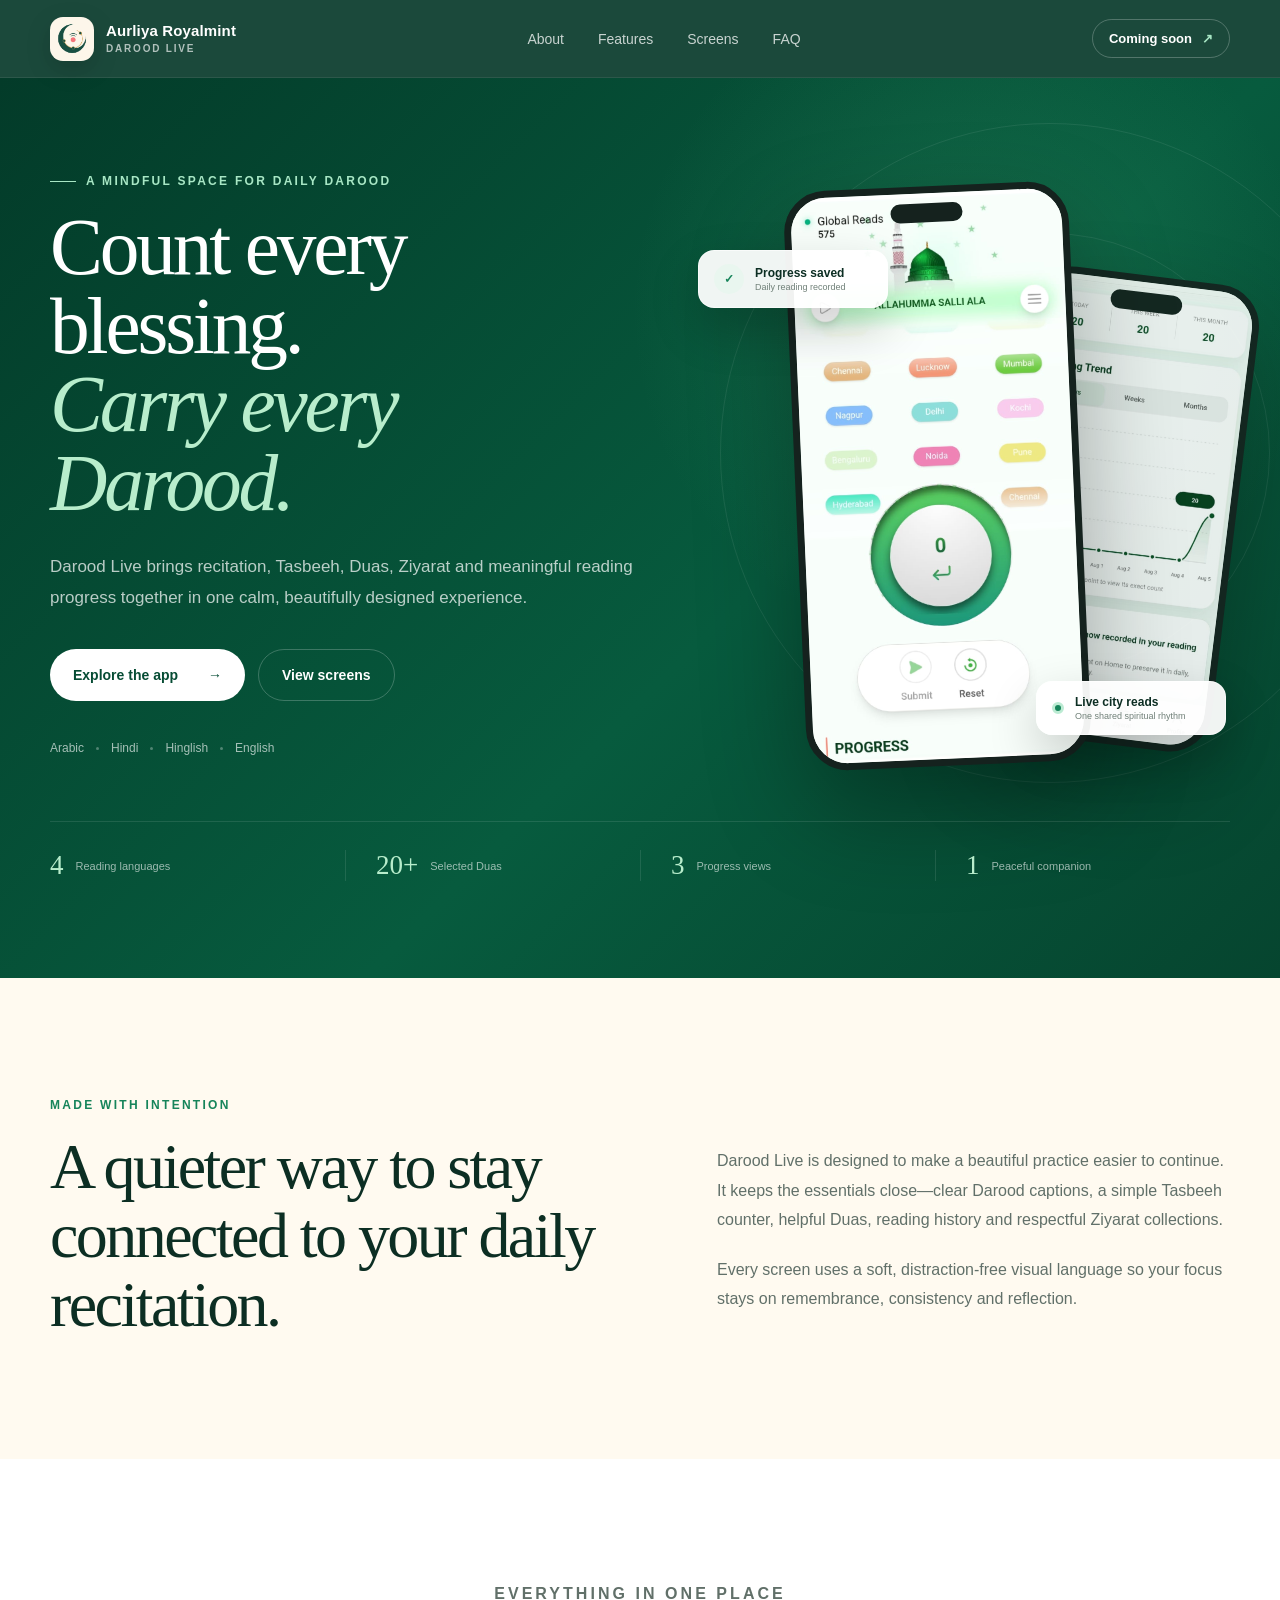
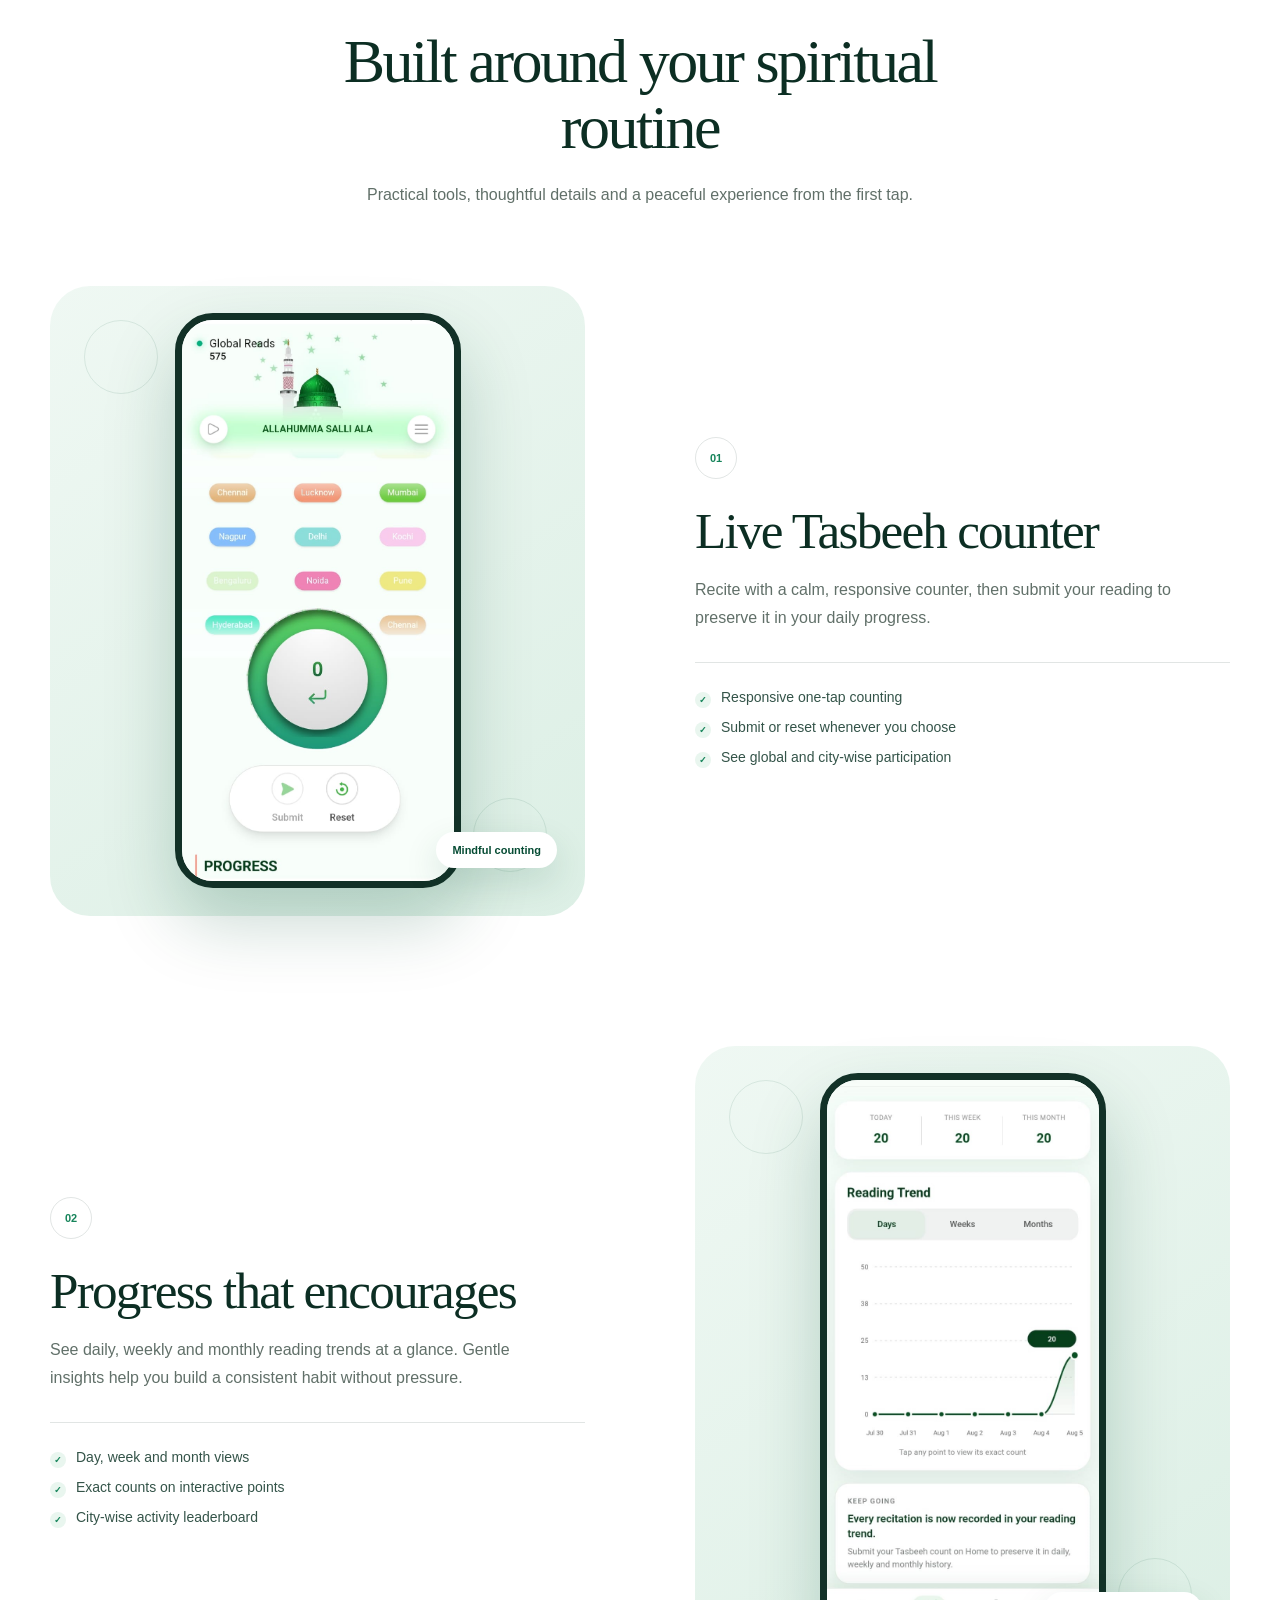
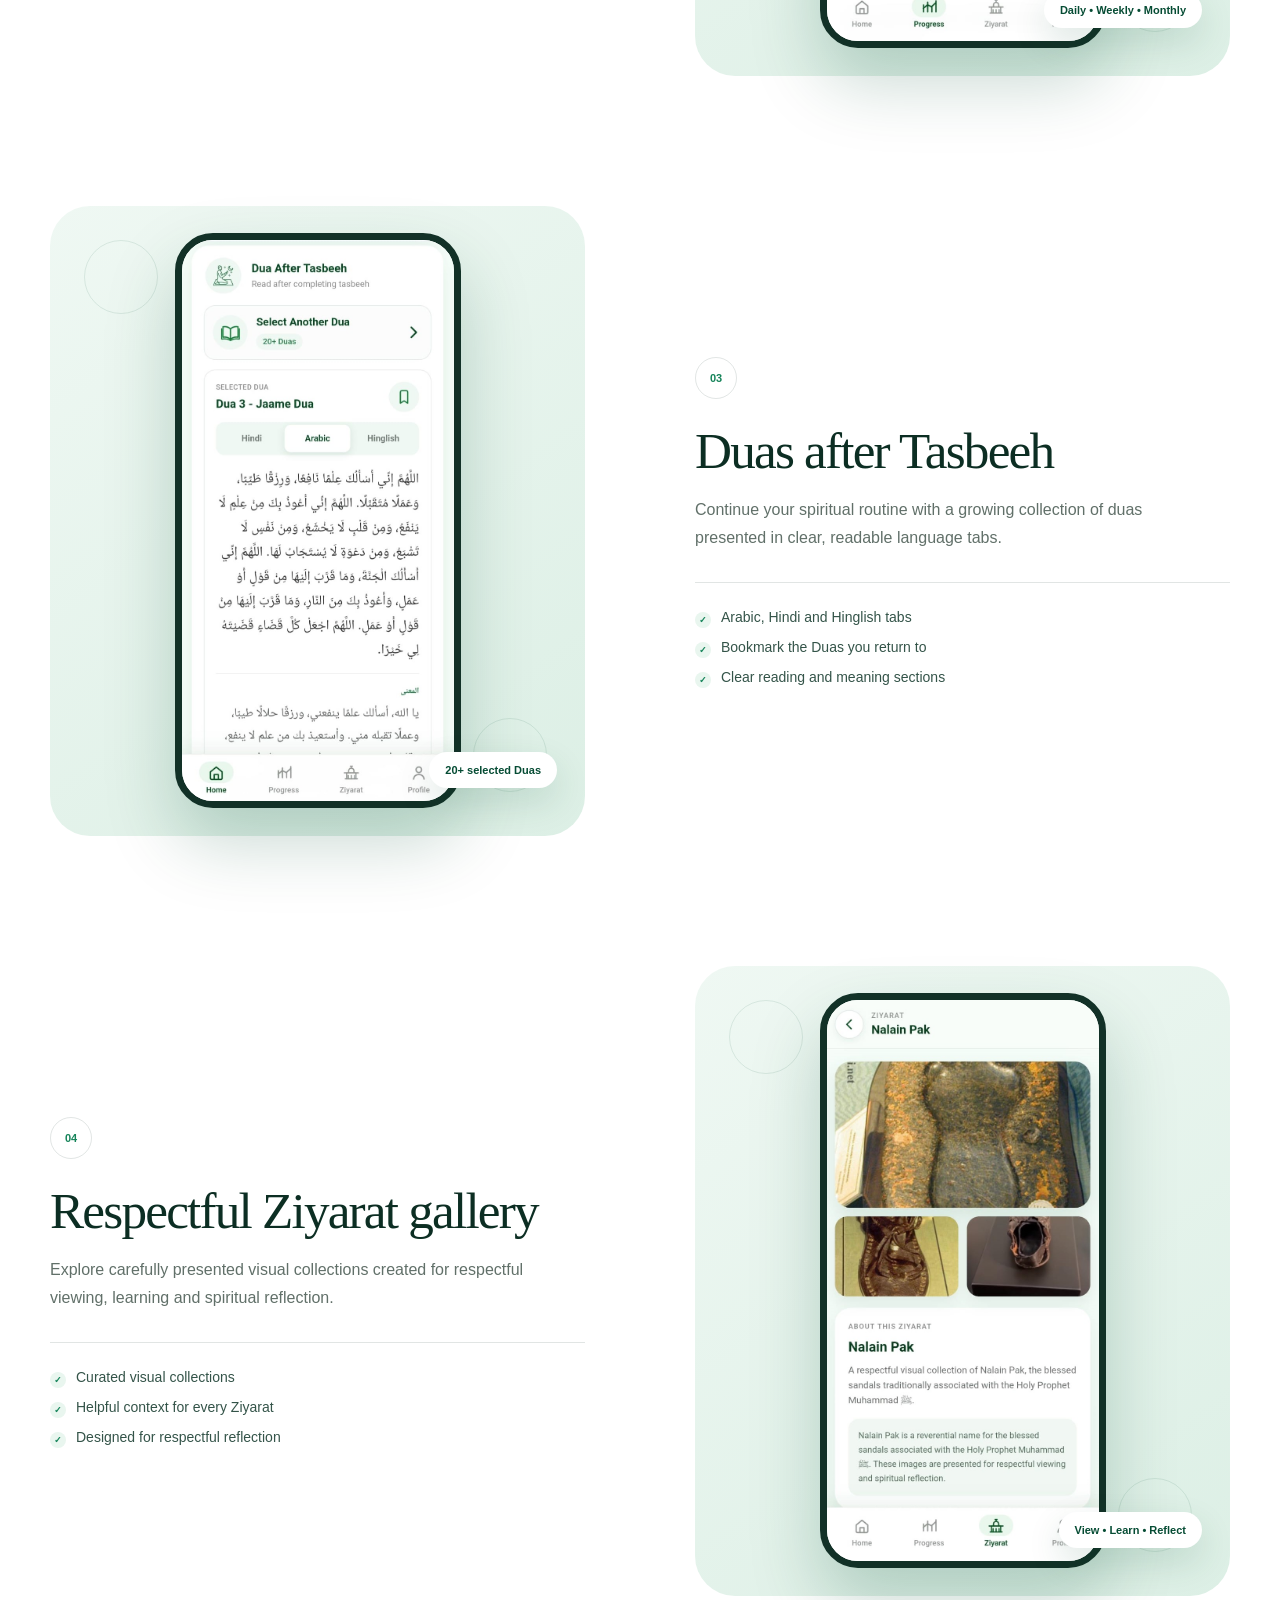
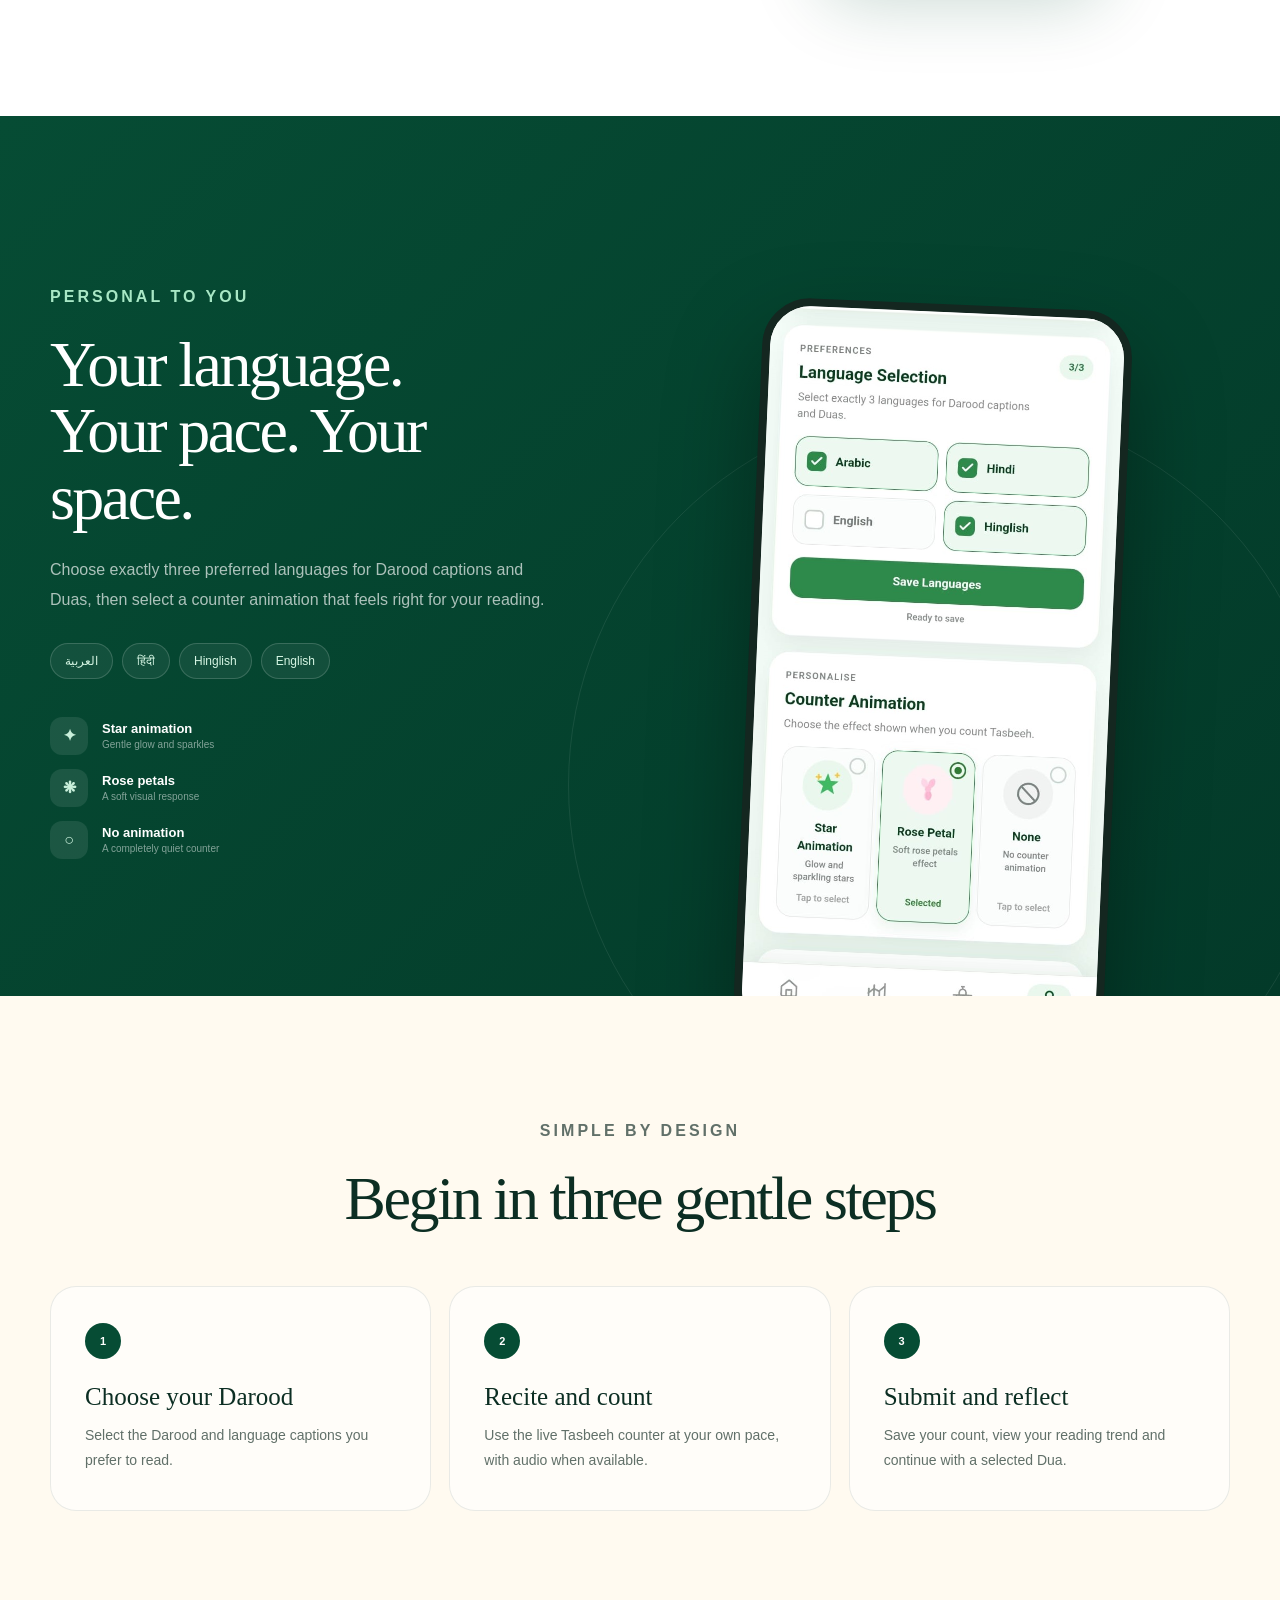
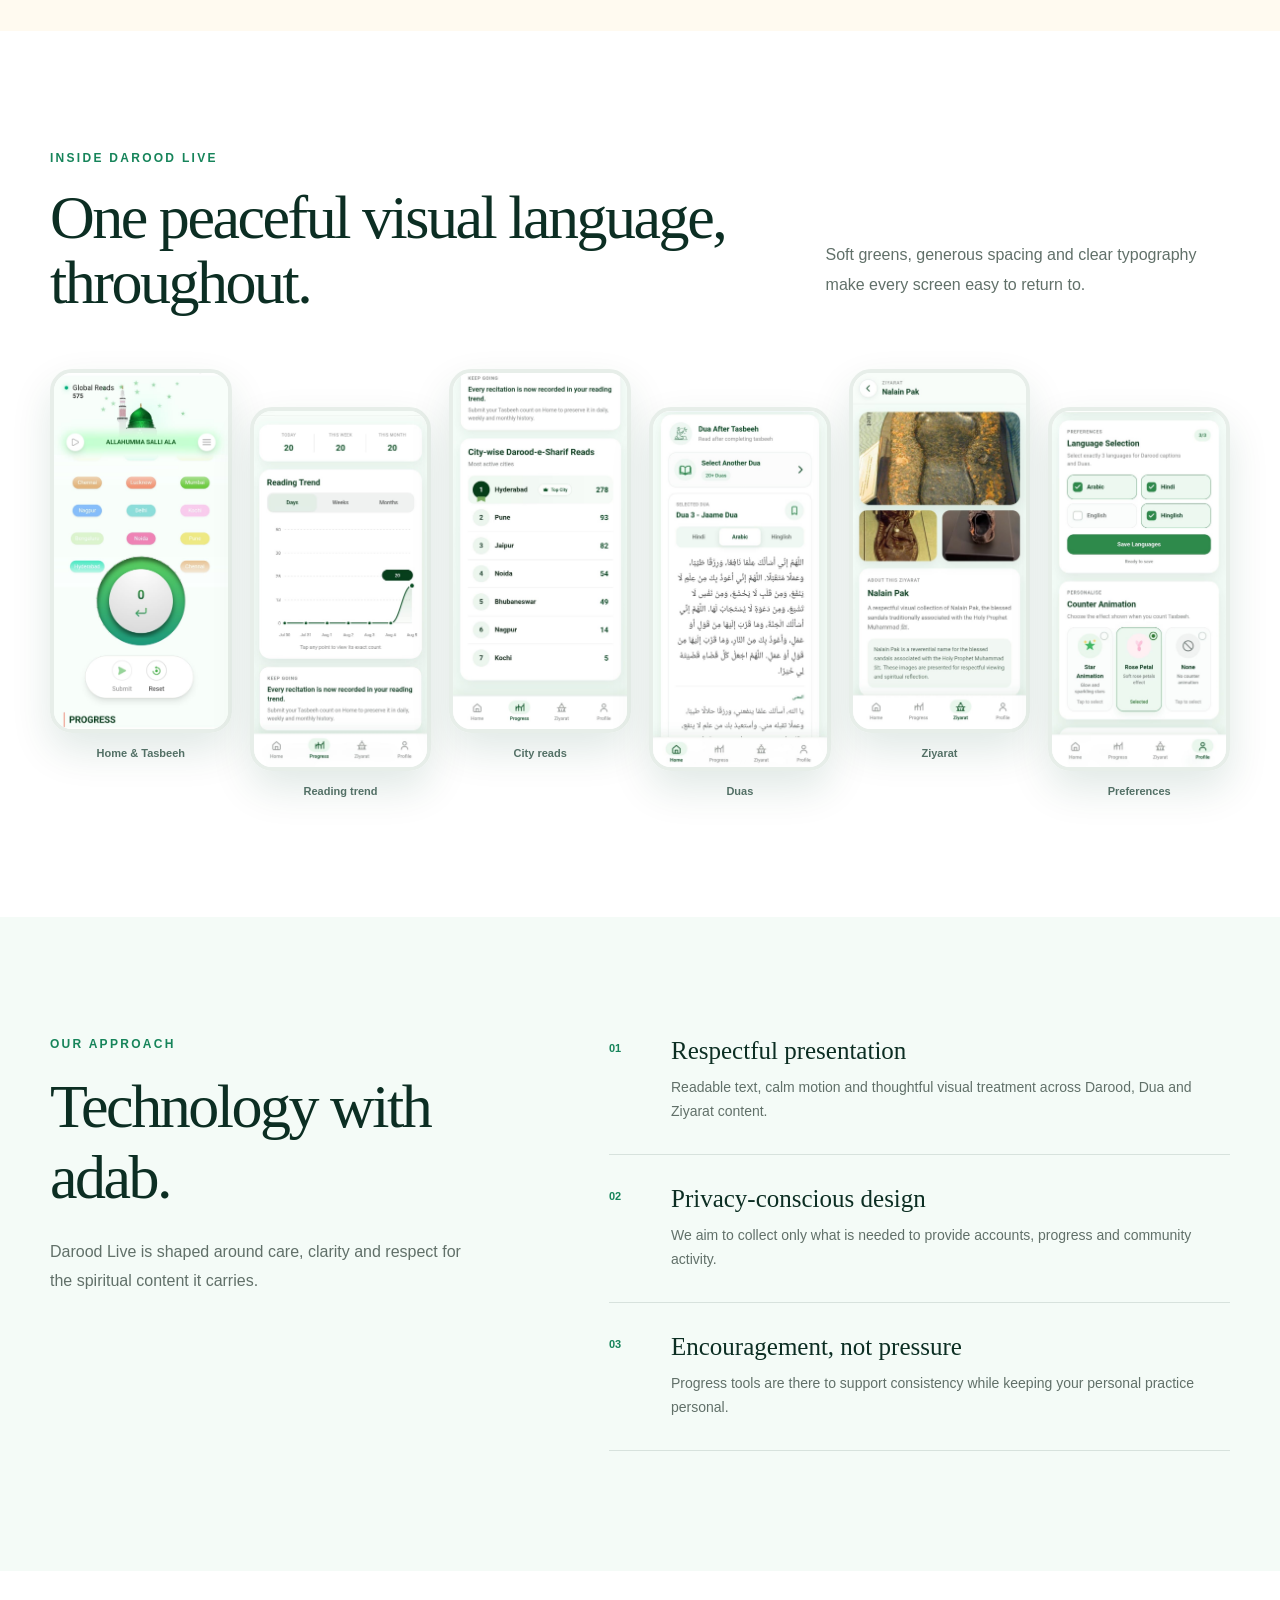
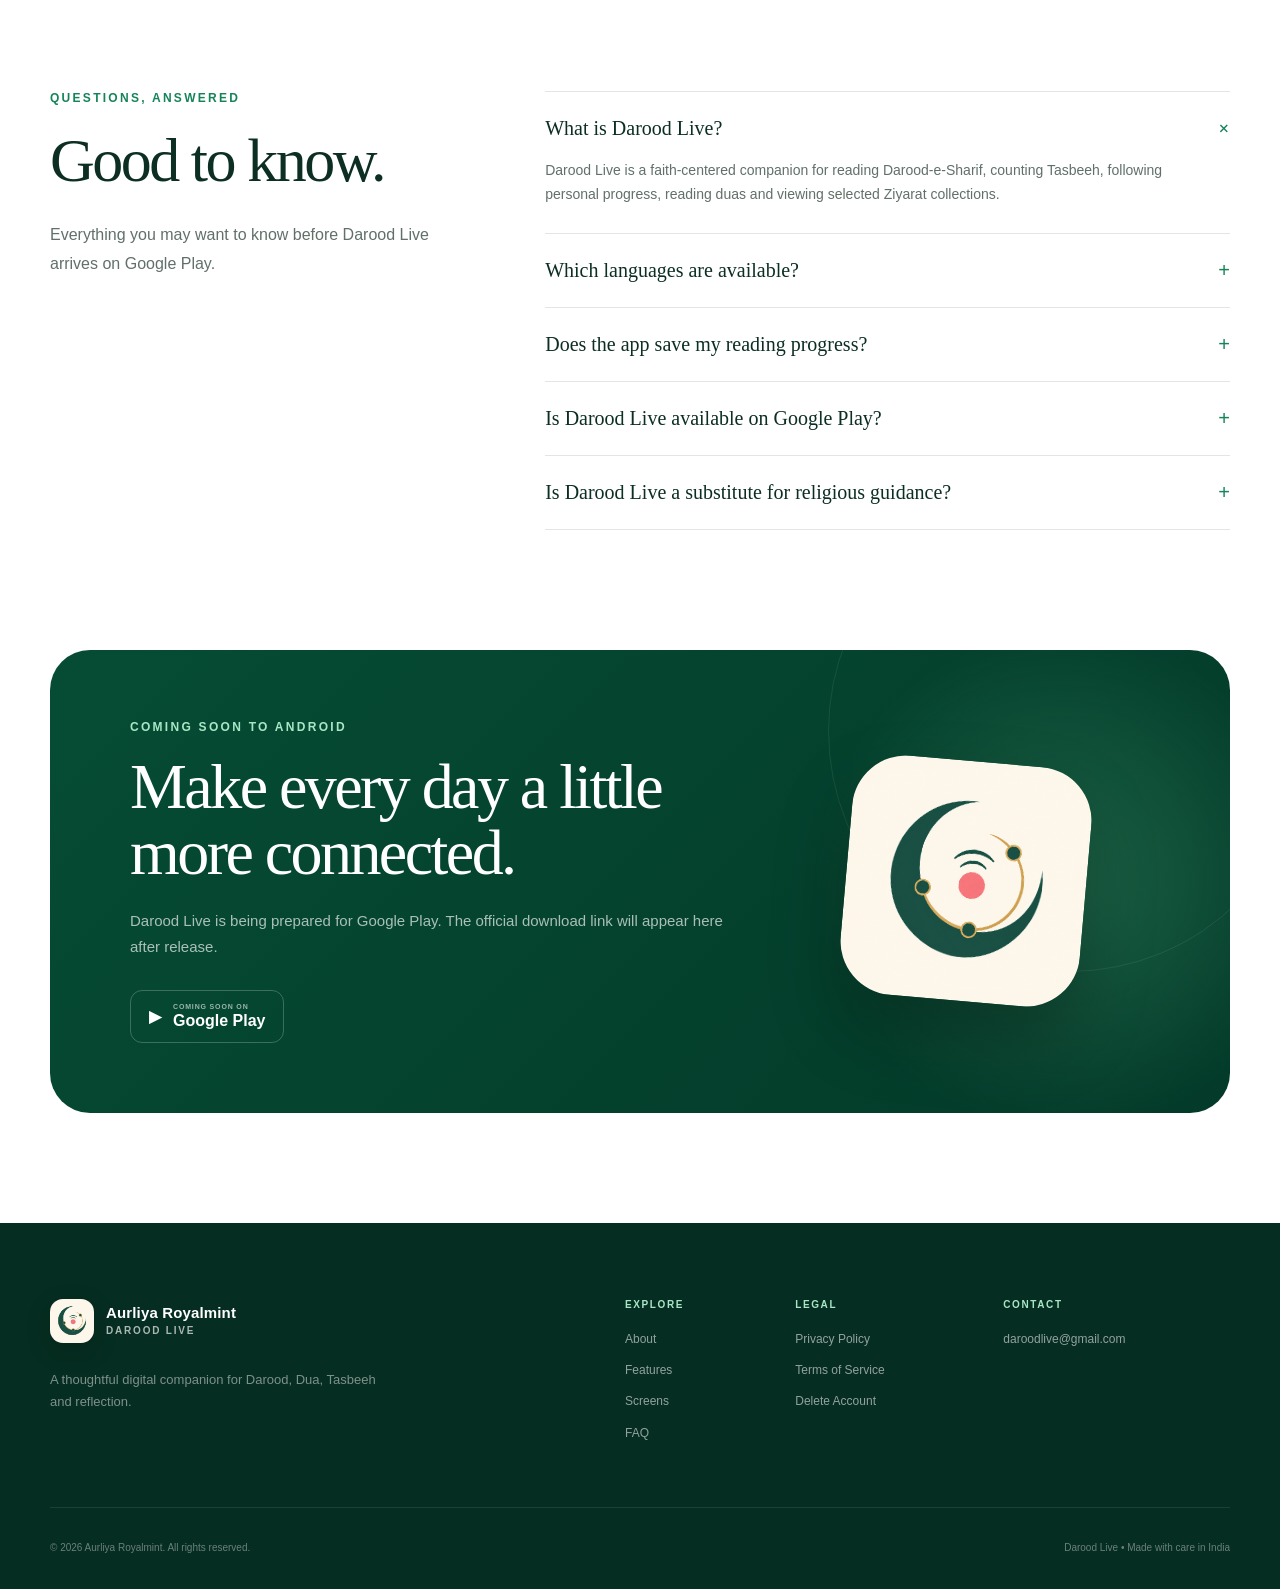
==== commit 82eb571a: "index.html" ====
--- a/index.html
+++ b/index.html
@@ -1,4 +1,4 @@
-<!doctype html>
+<!DOCTYPE html>
 <html lang="en">
 <head>
   <meta charset="utf-8">
@@ -35,9 +35,9 @@
             <a class="button button-primary" href="#features">Explore the app <span>→</span></a>
             <a class="button button-quiet" href="#gallery">View screens</a>
           </div>
-          <div class="language-row" aria-label="Supported languages"><span>Arabic</span><i></i><span>Hindi</span><i></i><span>Hinglish</span><i></i><span>English</span></div>
+          <div class="language-row" role="group" aria-label="Supported languages"><span>Arabic</span><i></i><span>Hindi</span><i></i><span>Hinglish</span><i></i><span>English</span></div>
         </div>
-        <div class="hero-visual" aria-label="Darood Live app preview">
+        <div class="hero-visual" role="group" aria-label="Darood Live app preview">
           <div class="phone phone-main"><div class="phone-speaker"></div><img src="assets/home-counter.jpeg" alt="Darood Live live Tasbeeh counter"></div>
           <div class="phone phone-secondary"><div class="phone-speaker"></div><img src="assets/reading-trend.jpeg" alt="Darood Live reading progress"></div>
           <div class="floating-note note-top"><span class="note-icon">✓</span><span><strong>Progress saved</strong><small>Daily reading recorded</small></span></div>
@@ -163,7 +163,7 @@
       <div class="footer-brand"><a class="brand brand-light" href="#top"><img src="assets/darood-live-icon.png" alt=""><span><strong>Aurliya Royalmint</strong><small>Darood Live</small></span></a><p>A thoughtful digital companion for Darood, Dua, Tasbeeh and reflection.</p></div>
       <div class="footer-links">
         <div><h3>Explore</h3><a href="#about">About</a><a href="#features">Features</a><a href="#gallery">Screens</a><a href="#faq">FAQ</a></div>
-        <div><h3>Legal</h3><a href="privacy.html">Privacy Policy</a><a href="terms.html">Terms of Service</a></div>
+        <div><h3>Legal</h3><a href="privacy.html">Privacy Policy</a><a href="terms.html">Terms of Service</a><a href="delete-account.html">Delete Account</a></div>
         <div><h3>Contact</h3><p><a href="mailto:daroodlive@gmail.com">daroodlive@gmail.com</a></p></div>
       </div>
     </div>
